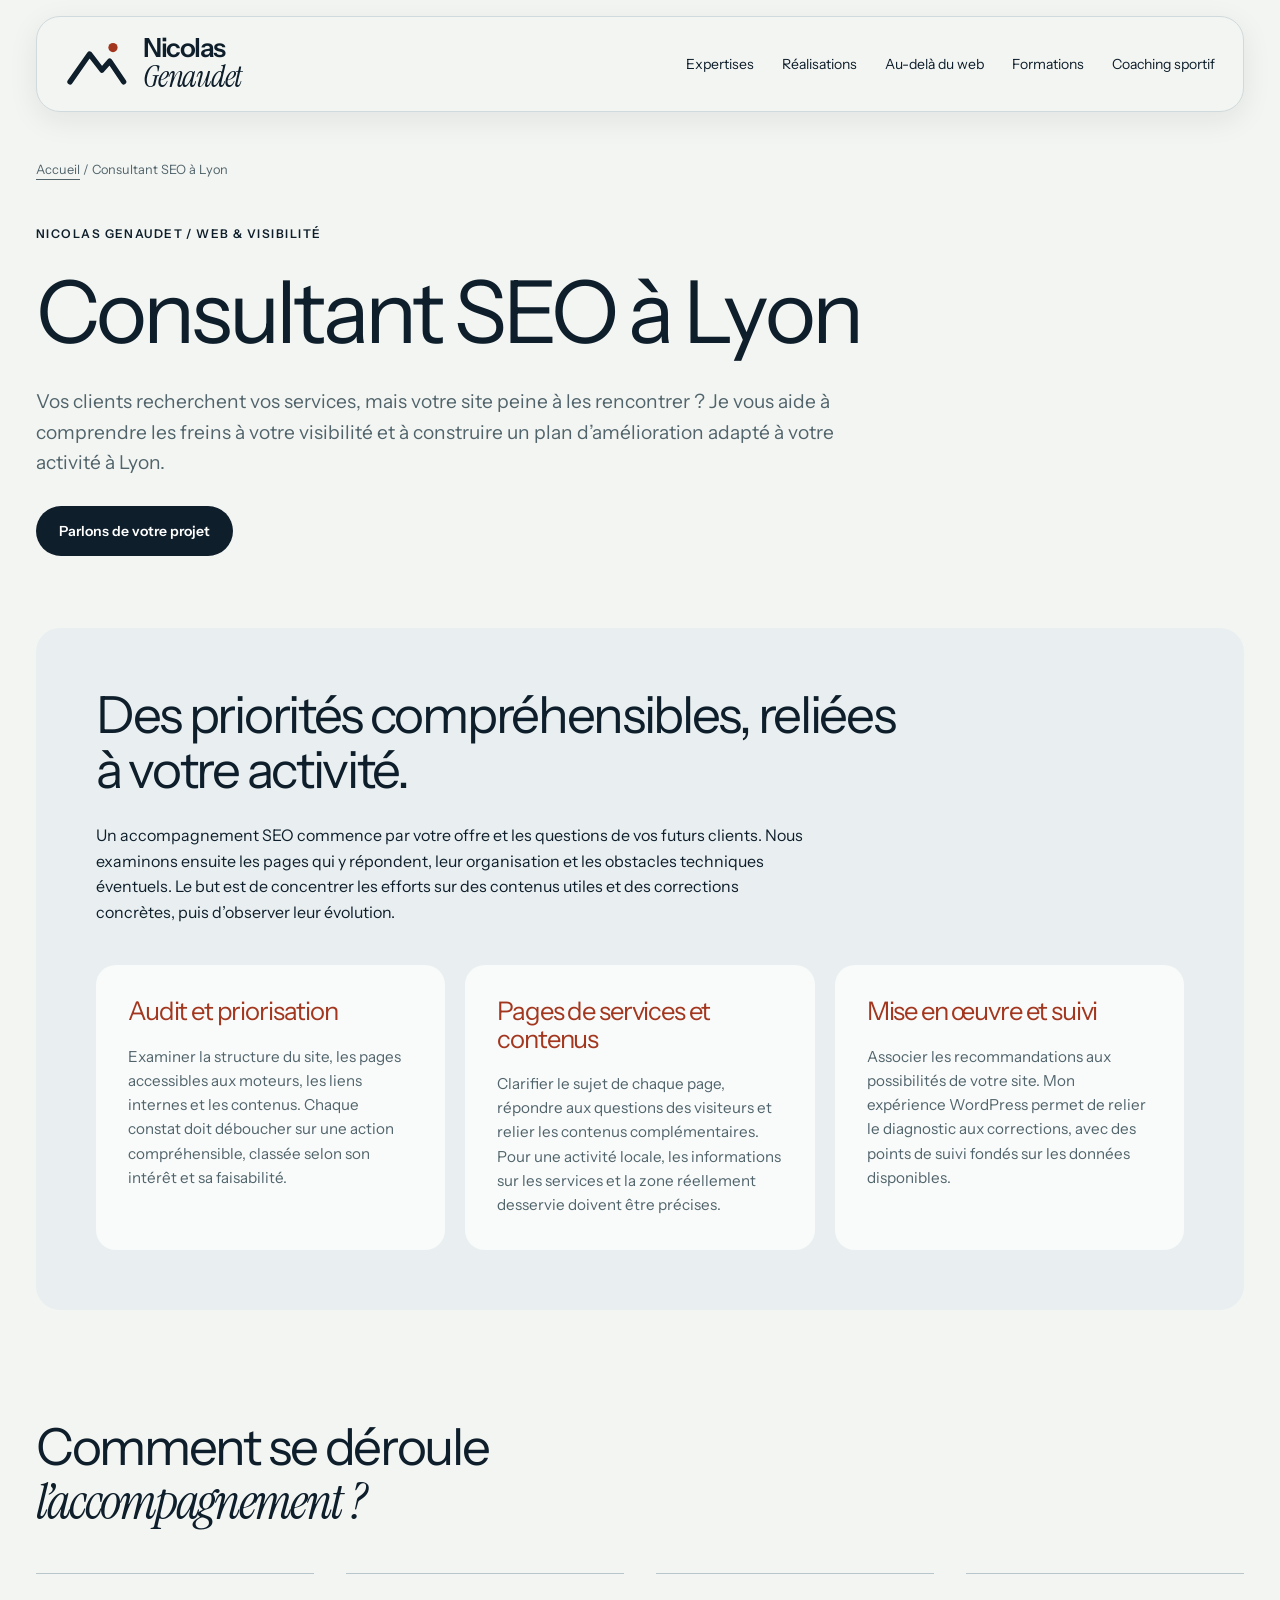
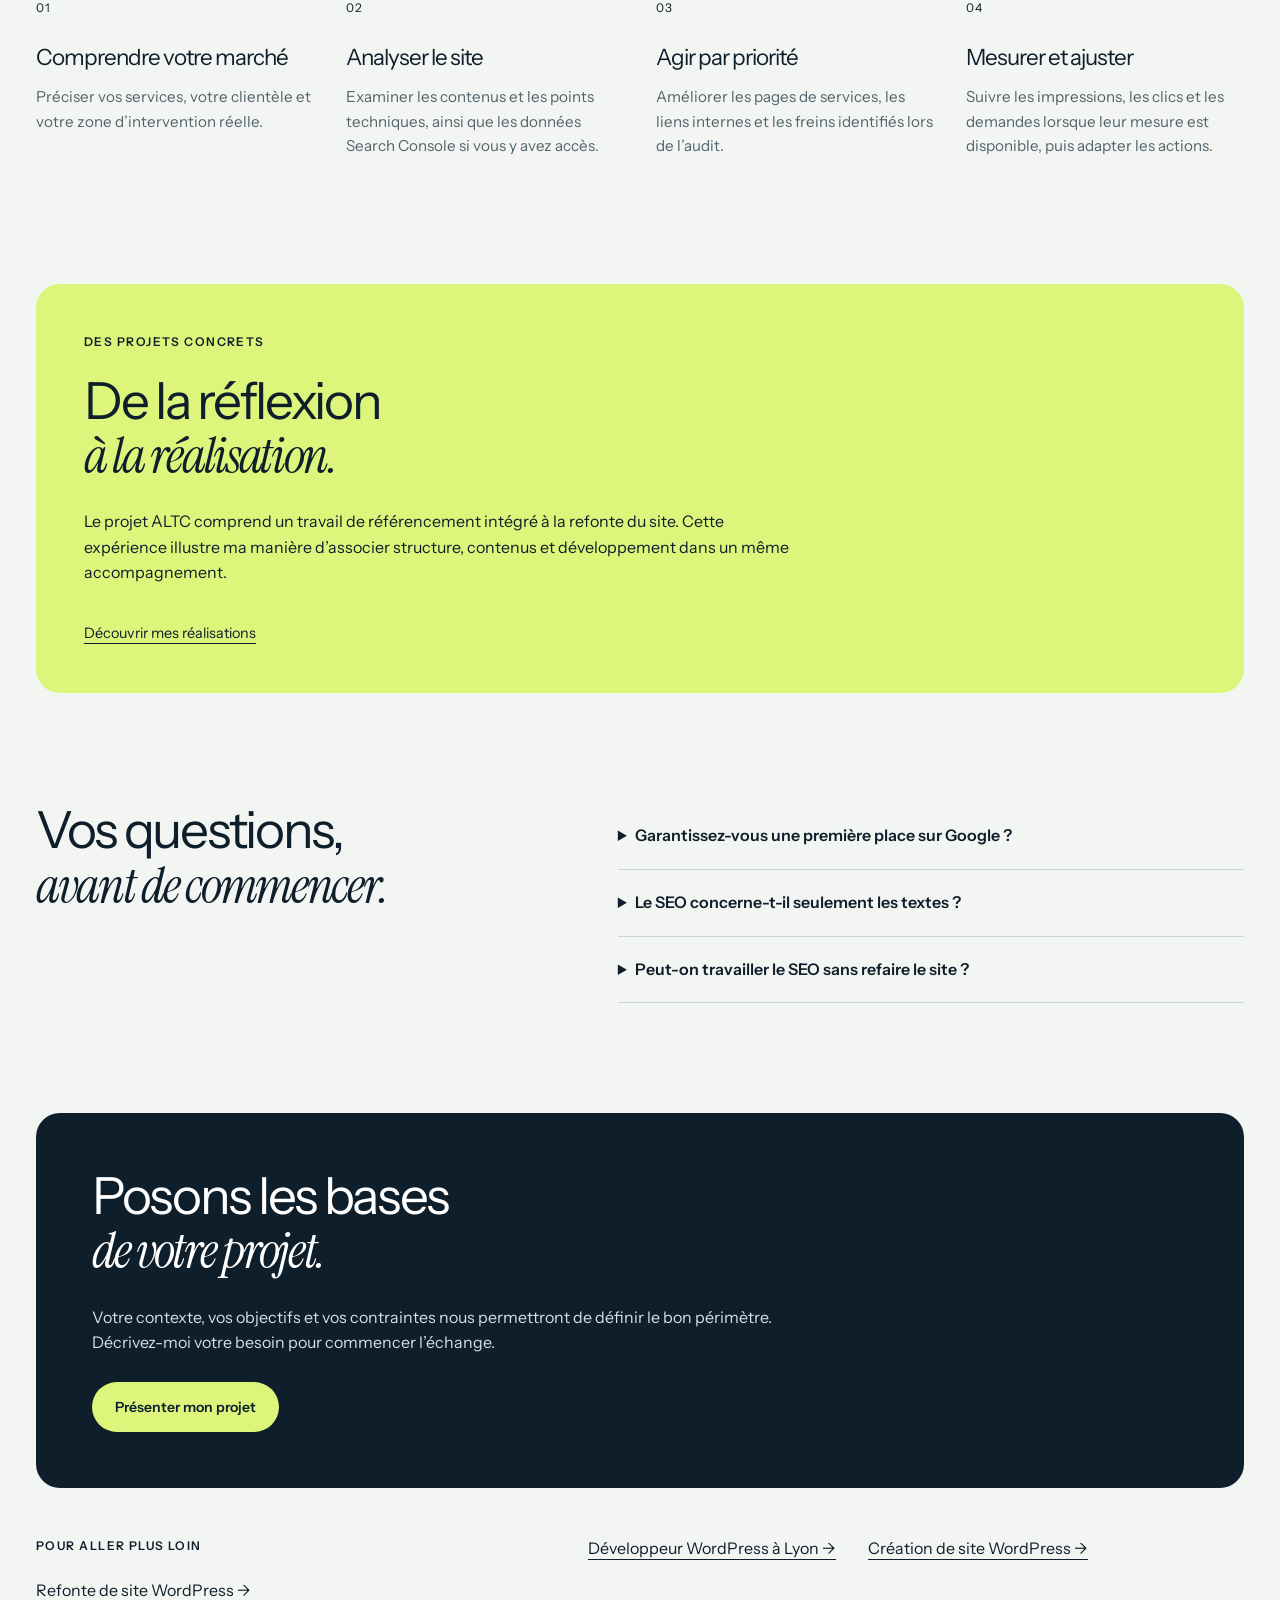
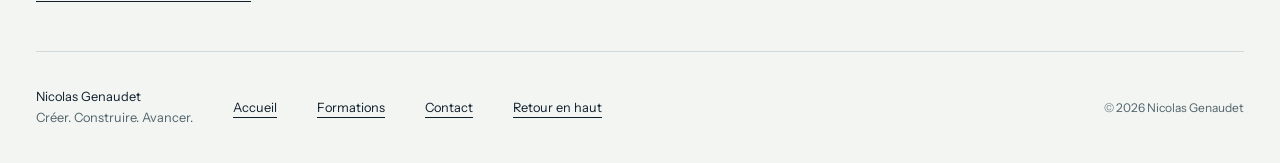
==== consultant-seo-lyon/index.html @ 261ea0cd "add seo pages" ====
<!doctype html>
<html lang="fr">
<head>
  <meta charset="utf-8">
  <link rel="canonical" href="https://nicolas-genaudet.fr/consultant-seo-lyon/">
  <meta name="viewport" content="width=device-width,initial-scale=1">
  <title>Consultant SEO à Lyon — Nicolas Genaudet</title>
  <meta name="description" content="Accompagnement SEO pour les entreprises à Lyon : audit, structure, contenus et priorités techniques. Nicolas Genaudet vous aide à travailler votre visibilité.">
  <link rel="icon" href="../assets/favicon.svg?v=crete" type="image/svg+xml">
  <link rel="stylesheet" href="../styles.css?v=services-1">
  <script src="../config.js" defer></script>
  <script src="../app.js" defer></script>
</head>
<body>
  <a class="skip" href="#main">Aller au contenu</a>
  <header class="header wrap">
            <a class="brand" href="../index.html" aria-label="Nicolas Genaudet, accueil"><img class="brand-crest" src="../assets/crest.svg" alt="" width="64" height="50"><span class="brand-wordmark"><span>Nicolas</span><em>Genaudet</em></span></a><button class="menu-toggle" aria-expanded="false" aria-controls="navigation" hidden>Menu</button>
            <nav id="navigation" aria-label="Navigation principale">
                <a href="../index.html#expertises">Expertises</a><a href="../index.html#realisations">Réalisations</a><a href="../index.html#personnel">Au-delà du web</a><a href="../formations.html">Formations</a><a href="../coaching-sportif.html">Coaching sportif</a>
            </nav>
            <a class="button dark header-cta" href="../index.html#contact">Parlons de votre projet</a>
        </header>
  <main id="main">
    <section class="wrap service-hero">
      <nav class="service-breadcrumb" aria-label="Fil d’Ariane"><a href="../index.html">Accueil</a><span aria-hidden="true"> / </span><span aria-current="page">Consultant SEO à Lyon</span></nav>
      <p class="eyebrow">Nicolas Genaudet / Web & visibilité</p>
      <h1>Consultant SEO à Lyon</h1>
      <p class="service-lead">Vos clients recherchent vos services, mais votre site peine à les rencontrer ? Je vous aide à comprendre les freins à votre visibilité et à construire un plan d’amélioration adapté à votre activité à Lyon.</p>
      <a class="button dark" href="../index.html#contact">Parlons de votre projet</a>
    </section>
    <section class="wrap panel service-overview">
      <h2>Des priorités compréhensibles, reliées à votre activité.</h2>
      <p>Un accompagnement SEO commence par votre offre et les questions de vos futurs clients. Nous examinons ensuite les pages qui y répondent, leur organisation et les obstacles techniques éventuels. Le but est de concentrer les efforts sur des contenus utiles et des corrections concrètes, puis d’observer leur évolution.</p>
      <div class="service-grid"><article class="expertise"><h3>Audit et priorisation</h3><p>Examiner la structure du site, les pages accessibles aux moteurs, les liens internes et les contenus. Chaque constat doit déboucher sur une action compréhensible, classée selon son intérêt et sa faisabilité.</p></article>
<article class="expertise"><h3>Pages de services et contenus</h3><p>Clarifier le sujet de chaque page, répondre aux questions des visiteurs et relier les contenus complémentaires. Pour une activité locale, les informations sur les services et la zone réellement desservie doivent être précises.</p></article>
<article class="expertise"><h3>Mise en œuvre et suivi</h3><p>Associer les recommandations aux possibilités de votre site. Mon expérience WordPress permet de relier le diagnostic aux corrections, avec des points de suivi fondés sur les données disponibles.</p></article></div>
    </section>
    <section class="wrap section">
      <div class="section-head"><h2>Comment se déroule<br><em>l’accompagnement ?</em></h2></div>
      <ol class="steps"><li><span>01</span><h3>Comprendre votre marché</h3><p>Préciser vos services, votre clientèle et votre zone d’intervention réelle.</p></li>
<li><span>02</span><h3>Analyser le site</h3><p>Examiner les contenus et les points techniques, ainsi que les données Search Console si vous y avez accès.</p></li>
<li><span>03</span><h3>Agir par priorité</h3><p>Améliorer les pages de services, les liens internes et les freins identifiés lors de l’audit.</p></li>
<li><span>04</span><h3>Mesurer et ajuster</h3><p>Suivre les impressions, les clics et les demandes lorsque leur mesure est disponible, puis adapter les actions.</p></li></ol>
    </section>
    <section class="wrap service-proof">
      <p class="eyebrow">Des projets concrets</p>
      <h2>De la réflexion<br><em>à la réalisation.</em></h2>
      <p>Le projet ALTC comprend un travail de référencement intégré à la refonte du site. Cette expérience illustre ma manière d’associer structure, contenus et développement dans un même accompagnement.</p>
      <a class="text-link" href="../index.html#realisations">Découvrir mes réalisations</a>
    </section>
    <section class="wrap section service-faq">
      <h2>Vos questions,<br><em>avant de commencer.</em></h2>
      <div><details><summary>Garantissez-vous une première place sur Google ?</summary><p>Non. Le positionnement dépend de nombreux facteurs, dont la concurrence et l’évolution des résultats de recherche. L’accompagnement porte sur des actions définies et un suivi, sans promesse de position.</p></details>
<details><summary>Le SEO concerne-t-il seulement les textes ?</summary><p>Non. Les contenus, la structure des pages, les liens et les aspects techniques se complètent. Le diagnostic sert à comprendre ce qui mérite votre attention sur votre site.</p></details>
<details><summary>Peut-on travailler le SEO sans refaire le site ?</summary><p>Oui, si le site permet les améliorations nécessaires. Une première analyse aide à distinguer les corrections ciblées d’un besoin de refonte plus large.</p></details></div>
    </section>
    <section class="wrap service-contact">
      <h2>Posons les bases<br><em>de votre projet.</em></h2>
      <p>Votre contexte, vos objectifs et vos contraintes nous permettront de définir le bon périmètre. Décrivez-moi votre besoin pour commencer l’échange.</p>
      <a class="button lime" href="../index.html#contact">Présenter mon projet</a>
    </section>
    <nav class="wrap service-related" aria-label="Services complémentaires"><p class="eyebrow">Pour aller plus loin</p><a href="../developpeur-wordpress-lyon/index.html">Développeur WordPress à Lyon →</a>
<a href="../creation-site-wordpress/index.html">Création de site WordPress →</a>
<a href="../refonte-site-wordpress/index.html">Refonte de site WordPress →</a></nav>
  </main>
  <footer class="wrap footer"><p>Nicolas Genaudet<br><span>Créer. Construire. Avancer.</span></p><a href="../index.html">Accueil</a><a href="../formations.html">Formations</a><a href="../index.html#contact">Contact</a><a href="#main">Retour en haut</a><small>© <span data-year>2026</span> Nicolas Genaudet</small></footer>
</body>
</html>
---- styles.css ----
@font-face {
  font-family: "Instrument Sans";
  font-style: normal;
  font-weight: 400;
  font-stretch: normal;
  font-display: swap;
  src: url(assets/fonts/instrument-sans-400-normal.ttf) format("truetype");
}
@font-face {
  font-family: "Instrument Sans";
  font-style: normal;
  font-weight: 500;
  font-stretch: normal;
  font-display: swap;
  src: url(assets/fonts/instrument-sans-500-normal.ttf) format("truetype");
}
@font-face {
  font-family: "Instrument Sans";
  font-style: normal;
  font-weight: 600;
  font-stretch: normal;
  font-display: swap;
  src: url(assets/fonts/instrument-sans-600-normal.ttf) format("truetype");
}
@font-face {
  font-family: "Instrument Sans";
  font-style: normal;
  font-weight: 700;
  font-stretch: normal;
  font-display: swap;
  src: url(assets/fonts/instrument-sans-700-normal.ttf) format("truetype");
}
@font-face {
  font-family: "Instrument Serif";
  font-style: italic;
  font-weight: 400;
  font-display: swap;
  src: url(assets/fonts/instrument-serif-400-italic.ttf) format("truetype");
}
@font-face {
  font-family: "Instrument Serif";
  font-style: normal;
  font-weight: 400;
  font-display: swap;
  src: url(assets/fonts/instrument-serif-400-normal.ttf) format("truetype");
}
:root {
  --paper: #f3f5f2;
  --ink: #0e1e2b;
  --muted: #51646b;
  --lime: #dcf57a;
  --panel: #e9eff0;
  --radius: 24px;
  --max: 1360px;
}
* {
  box-sizing: border-box;
}
html {
  scroll-behavior: smooth;
  scroll-padding-top: 128px;
}
body {
  margin: 0;
  padding-top: 128px;
  background: var(--paper);
  color: var(--ink);
  font-family: "Instrument Sans", Arial, Helvetica, sans-serif;
  font-size: 16px;
  line-height: 1.6;
}
a {
  color: inherit;
  text-underline-offset: 5px;
}
button,
input,
textarea,
select {
  font: inherit;
}
button,
a,
input,
textarea,
summary {
  touch-action: manipulation;
}
button {
  cursor: pointer;
}
a,
button,
summary {
  -webkit-tap-highlight-color: transparent;
}
:focus-visible {
  outline: 3px solid #547c08;
  outline-offset: 5px;
}
h1,
h2,
h3,
p {
  margin: 0;
}
h1,
h2,
h3 {
  font-weight: 400;
  line-height: 1.06;
  letter-spacing: -0.045em;
}
h1 {
  font-size: clamp(4rem, 7.8vw, 7.8rem);
}
h2 {
  font-size: clamp(2.4rem, 4vw, 4rem);
}
h3 {
  font-size: 1.6rem;
}
p {
  max-width: 65ch;
}
em {
  font-family: "Instrument Serif", Georgia, serif;
  font-weight: 400;
}
button {
  border: 0;
}
.wrap {
  width: calc(100% - 72px);
  max-width: var(--max);
  margin-inline: auto;
}
.header {
  min-height: 100px;
  display: flex;
  align-items: center;
  gap: 44px;
}
.brand {
  text-decoration: none;
  font-size: 3rem;
  letter-spacing: -0.09em;
  font-weight: 700;
  line-height: 1;
}
.brand span {
  font-size: 2rem;
  vertical-align: top;
  margin-left: 3px;
  color: #55780c;
}
.header nav {
  display: flex;
  gap: 28px;
  margin-left: auto;
}
.header nav a {
  font-size: 0.875rem;
  text-decoration: none;
}
.header nav a:hover,
.header nav a[aria-current] {
  text-decoration: underline;
}
.button {
  display: inline-flex;
  align-items: center;
  justify-content: center;
  padding: 14px 23px;
  border-radius: 50px;
  text-decoration: none;
  font-size: 0.875rem;
  font-weight: 600;
  transition: transform 0.2s, background 0.2s;
}
.button:hover {
  transform: translateY(-3px);
}
.dark {
  background: var(--ink);
  color: white;
}
.lime {
  background: var(--lime);
  color: var(--ink);
}
.light {
  background: white;
  color: var(--ink);
}
.hero {
  min-height: 740px;
  position: relative;
  overflow: hidden;
  border-radius: var(--radius);
  color: white;
  background: linear-gradient(
      90deg,
      rgba(5, 25, 34, 0.88),
      rgba(5, 25, 34, 0.1)
    ),
    url("assets/mountains.jpg") center 55% / cover, #193f48;
  padding: 72px 64px 36px;
  display: flex;
  flex-direction: column;
  justify-content: space-between;
}
.hero h1 {
  margin: 24px 0;
}
.hero-content > p:not(.eyebrow) {
  margin-bottom: 30px;
  font-size: 1.125rem;
}
.eyebrow {
  text-transform: uppercase;
  letter-spacing: 0.12em;
  font-size: 0.75rem;
  font-weight: 600;
  margin-bottom: 22px;
}
.hero-bottom {
  display: flex;
  justify-content: space-between;
  font-size: 0.8rem;
  border-top: 1px solid #ffffff50;
  padding-top: 20px;
  margin-top: 60px;
}
.image-credit {
  position: absolute;
  right: 30px;
  top: 25px;
  font-size: 0.65rem;
  writing-mode: vertical-rl;
  opacity: 0.8;
}
.section {
  padding-block: 110px;
}
.split,
.section-head {
  display: flex;
  justify-content: space-between;
  gap: 60px;
  align-items: end;
}
.split > p {
  max-width: 430px;
  color: var(--muted);
}
.problems {
  display: grid;
  grid-template-columns: repeat(3, 1fr);
  gap: 48px;
  margin-top: 65px;
}
.problems article {
  border-top: 1px solid #cbd4d7;
  padding-top: 22px;
}
.problems span {
  font-size: 0.8rem;
  color: var(--muted);
}
.problems h3 {
  font-size: 1.4rem;
  margin: 28px 0 15px;
}
.problems p {
  color: var(--muted);
}
.panel {
  padding: 60px;
  background: var(--panel);
  border-radius: var(--radius);
}
.section-head {
  margin-bottom: 44px;
}
.section-head > p {
  font-size: 0.875rem;
  color: var(--muted);
  flex-shrink: 0;
}
.expertise-grid {
  display: grid;
  grid-template-columns: 1.15fr 1fr 1fr;
  gap: 16px;
}
.expertise {
  padding: 32px;
  background: #f9fbfa;
  border-radius: 20px;
  display: flex;
  flex-direction: column;
  gap: 32px;
  justify-content: space-between;
}
.expertise h3 {
  font-size: 2rem;
}
.expertise p {
  font-size: 0.95rem;
  color: var(--muted);
}
.expertise .eyebrow {
  margin: 0;
}
.expertise.primary {
  background: var(--ink);
  color: white;
  grid-row: span 2;
  min-height: 570px;
}
.primary h3 {
  font-size: 2.7rem;
  margin-bottom: 22px;
}
.primary p {
  color: #d1dce0;
}
.expertise a {
  font-size: 0.875rem;
}
.accent {
  background: var(--lime);
}
.accent p {
  color: var(--ink);
}
.wide {
  grid-column: span 2;
  flex-direction: row;
  gap: 35px;
}
.wide > div {
  flex: 1;
}
.wide p {
  margin-bottom: 22px;
}
.steps {
  padding: 0;
  list-style: none;
  display: grid;
  grid-template-columns: repeat(4, 1fr);
  gap: 32px;
}
.steps li {
  border-top: 1px solid #b7c6ca;
  padding-top: 20px;
}
.steps span {
  font-size: 0.75rem;
  text-transform: uppercase;
  letter-spacing: 0.08em;
}
.steps h3 {
  margin: 26px 0 16px;
  font-size: 1.4rem;
}
.steps p {
  color: var(--muted);
  font-size: 0.95rem;
}
.projects {
  display: grid;
  grid-template-columns: repeat(3, minmax(0, 1fr));
  gap: 28px;
}
.project {
  min-width: 0;
}
.project-identity {
  display: flex;
  flex-direction: column;
  align-items: flex-start;
  justify-content: space-between;
  gap: 24px;
  position: relative;
  overflow: hidden;
  isolation: isolate;
  text-decoration: none;
}
.project-identity::before {
  content: "";
  position: absolute;
  width: 280px;
  height: 280px;
  right: -120px;
  top: 65px;
  border: 1px solid currentColor;
  border-radius: 50%;
  opacity: .15;
  z-index: -1;
  pointer-events: none;
}
.project-visual.altc-project {
  background: var(--lime);
  color: var(--ink);
}
.project-visual.btb-project {
  background: var(--ink);
  color: var(--paper);
}
.project-wordmark {
  font-size: clamp(2.2rem, 3.5vw, 3.6rem);
  font-weight: 600;
  line-height: 1;
  letter-spacing: -.055em;
}
.project-wordmark > span {
  display: block;
  margin-top: 12px;
  font-family: "Instrument Serif", Georgia, serif;
  font-style: italic;
  font-weight: 400;
  font-size: .8em;
  line-height: 1.1;
  letter-spacing: -.025em;
}
.btb-project .project-wordmark > span {
  color: var(--lime);
}
.project-caption {
  font-size: .75rem;
  line-height: 1.5;
}
.projects .project-title {
  display: block;
}
.projects .project-title > span {
  display: block;
  margin-top: 8px;
}
@media (min-width: 761px) and (max-width: 1100px) {
  .projects {
    grid-template-columns: repeat(2, minmax(0, 1fr));
  }
}
.project-visual {
  height: 370px;
  border-radius: 22px;
  padding: 26px;
  background: #dce3df;
}
.workspace {
  background: url("assets/workspace.jpg") center/cover;
}
.pill {
  display: inline-block;
  border-radius: 30px;
  background: var(--paper);
  color: var(--ink);
  font-size: 0.75rem;
  padding: 8px 14px;
}
.project-type {
  background: #dce7ec;
  display: flex;
  flex-direction: column;
  justify-content: space-between;
}
.project-type p {
  font-size: 3rem;
  letter-spacing: -0.05em;
  line-height: 1.1;
}
.project-type > span:last-child {
  font-size: 0.8rem;
}
.project-title {
  display: flex;
  gap: 20px;
  justify-content: space-between;
  align-items: center;
  margin: 24px 0 14px;
}
.project-title h3 {
  font-size: 1.35rem;
}
.project-title > span {
  font-size: 0.75rem;
  color: var(--muted);
}
summary {
  cursor: pointer;
  font-size: 0.875rem;
  padding: 12px 0;
}
details p {
  padding: 8px 0 20px;
  color: var(--muted);
  font-size: 0.9rem;
}
.personal-section {
  background: var(--ink);
  color: white;
  border-radius: 32px;
}
.personal-section .section-head > p {
  color: #c4d3d9;
}
.personal-bento {
  display: grid;
  grid-template-columns: 1.2fr 1fr;
  gap: 20px;
}
.personal-bento article {
  border-radius: 22px;
  overflow: hidden;
  min-width: 0;
}
.mountain-card {
  background: linear-gradient(0deg, #051b29df, transparent 80%),
    url("assets/mountains.jpg") center/cover;
  min-height: 530px;
  padding: 34px;
  display: flex;
  flex-direction: column;
  justify-content: space-between;
  align-items: start;
}
.mountain-card h3,
.renovation-card h3 {
  font-size: 2.8rem;
  margin-bottom: 22px;
}
.mountain-card p {
  color: #e1e9ec;
}
.sport-card {
  background: #f1f5f3;
  color: var(--ink);
  padding: 36px;
}
.sport-card h3 {
  font-size: 2.6rem;
}
.muted {
  color: var(--muted);
  font-size: 0.875rem;
  margin-top: 15px;
}
.sport-list {
  margin-top: 24px;
}
.sport-list details {
  border-bottom: 1px solid #c5d1d3;
}
.sport-list summary {
  font-size: 1.1rem;
  min-height: 55px;
}
.sport-list summary span {
  float: right;
  font-size: 0.8rem;
}
.renovation-card {
  min-height: 430px;
  display: flex;
  flex-direction: column;
  justify-content: space-between;
  align-items: start;
  padding: 34px;
  background: linear-gradient(0deg, #091b26b3, #091b2614),
    url("assets/renovation.png") center 55% / cover;
}
.renovation-card p {
  max-width: 43ch;
  margin-bottom: 15px;
}
.small {
  font-size: 0.8rem;
}
.manifesto {
  background: var(--lime);
  color: var(--ink);
  padding: 36px;
  display: flex;
  flex-direction: column;
  justify-content: space-between;
  gap: 24px;
}
.manifesto > span {
  font-size: 4rem;
  line-height: 1;
}
.manifesto p {
  font-size: 2.6rem;
  line-height: 1.15;
  letter-spacing: -0.04em;
}
.about {
  display: grid;
  grid-template-columns: 1fr 1fr;
  gap: 100px;
}
.about p {
  margin-bottom: 22px;
  color: var(--muted);
}
.about .lead {
  font-size: 1.5rem;
  color: var(--ink);
  line-height: 1.4;
}
.text-link {
  display: inline-block;
  font-size: 0.9rem;
  margin-top: 10px;
}
.testimonial {
  background: var(--panel);
  border-radius: 24px;
  text-align: center;
  padding: 65px 25px;
}
.testimonial p {
  margin: 0 auto 22px;
}
.testimonial h2 {
  margin-bottom: 26px;
}
.contact-panel {
  background: var(--ink);
  color: white;
  border-radius: 24px;
  padding: 60px;
  display: grid;
  grid-template-columns: 1.25fr 1fr;
  gap: 70px;
}
.contact-panel h2 {
  margin-bottom: 26px;
}
.contact-panel p {
  color: #d6e0e4;
  margin-bottom: 28px;
}
.contact-panel .button {
  margin-bottom: 15px;
}
.contact-panel form {
  border-left: 1px solid #ffffff30;
  padding-left: 45px;
}
.contact-panel h3 {
  margin-bottom: 16px;
}
.contact-panel label {
  display: block;
  font-size: 0.875rem;
  margin-bottom: 7px;
}
input,
textarea,
select {
  width: 100%;
  border: 1px solid #b4c8cc;
  border-radius: 8px;
  padding: 11px;
  background: #fff;
  color: var(--ink);
  margin-bottom: 18px;
}
textarea {
  resize: vertical;
}
.footer {
  display: flex;
  align-items: center;
  gap: 40px;
  border-top: 1px solid #d0d9db;
  padding-block: 35px;
  flex-wrap: wrap;
}
.footer p,
.footer a:not(.brand) {
  font-size: 0.8rem;
}
.footer p span,
.footer small {
  color: var(--muted);
}
.footer small {
  margin-left: auto;
  font-size: 0.75rem;
}
.skip {
  position: fixed;
  top: -100px;
  left: 20px;
  background: white;
  padding: 12px;
  z-index: 99;
}
.skip:focus {
  top: 15px;
}
.menu-toggle {
  border: 1px solid var(--ink);
  border-radius: 30px;
  padding: 8px 18px;
  background: transparent;
}
.reveal-ready {
  opacity: 0;
  transform: translateY(20px);
  transition: opacity 0.7s, transform 0.7s;
}
.reveal-ready.visible {
  opacity: 1;
  transform: none;
}
.expertise,
.manifesto {
  transition: transform 0.25s;
}
.expertise:hover,
.manifesto:hover {
  transform: translateY(-4px);
}
.training-hero {
  padding: 80px 0 70px;
}
.training-hero h1 {
  font-size: clamp(3.5rem, 7vw, 6.7rem);
  max-width: 1000px;
}
.training-hero p:not(.eyebrow) {
  margin-top: 25px;
  max-width: 620px;
  color: var(--muted);
}
.training-bar {
  display: flex;
  gap: 20px;
  align-items: center;
  flex-wrap: wrap;
  margin-bottom: 35px;
}
.filters {
  display: flex;
  gap: 8px;
  flex-wrap: wrap;
}
.filters button {
  border: 1px solid #b4c4c9;
  border-radius: 30px;
  background: transparent;
  padding: 10px 20px;
  color: var(--ink);
}
.filters button[aria-pressed="true"] {
  background: var(--ink);
  color: white;
}
.course-grid {
  display: grid;
  grid-template-columns: repeat(3, 1fr);
  gap: 20px;
}
.course {
  padding: 32px;
  border-radius: 22px;
  background: var(--panel);
  display: flex;
  flex-direction: column;
  gap: 25px;
  min-height: 340px;
}
.course h2 {
  font-size: 2rem;
}
.course p {
  color: var(--muted);
}
.course a {
  margin-top: auto;
}
.course:nth-child(2) {
  background: var(--lime);
}
.notice {
  padding: 18px 22px;
  border-left: 3px solid #6c8e22;
  background: #edf3df;
  margin-bottom: 30px;
  font-size: 0.9rem;
}
.training-footer {
  margin-top: 65px;
  padding: 40px;
  background: var(--ink);
  color: white;
  border-radius: 22px;
  display: flex;
  align-items: center;
  justify-content: space-between;
  gap: 24px;
}
.training-footer h2 {
  font-size: 2rem;
}
.empty {
  grid-column: 1/-1;
  padding: 40px;
  border: 1px solid #bdcace;
  border-radius: 20px;
}
[hidden] {
  display: none !important;
}
@media (min-width: 1600px) {
  .hero {
    min-height: 800px;
  }
}
@media (max-width: 1100px) {
  .header {
    gap: 22px;
  }
  .header nav {
    gap: 18px;
  }
  .header-cta {
    display: none;
  }
  .hero {
    padding: 50px;
    min-height: 680px;
  }
  .panel {
    padding: 35px;
  }
  .expertise {
    padding: 25px;
  }
  .contact-panel {
    padding: 40px;
    gap: 35px;
  }
  .contact-panel form {
    padding-left: 25px;
  }
  .about {
    gap: 45px;
  }
  .section-head {
    gap: 30px;
  }
  .course-grid {
    grid-template-columns: repeat(2, 1fr);
  }
}
@media (max-width: 760px) {
  .wrap {
    width: calc(100% - 32px);
  }
  .header {
    min-height: 80px;
    flex-wrap: wrap;
    gap: 16px;
    padding-block: 14px;
  }
  .header nav {
    width: 100%;
    flex-wrap: wrap;
    margin: 0;
    gap: 12px 24px;
    padding: 10px 0;
  }
  .header .menu-toggle {
    display: block;
    margin-left: auto;
  }
  .hero {
    padding: 40px 25px 25px;
    min-height: 665px;
  }
  .hero h1 {
    font-size: 4.5rem;
  }
  .hero .eyebrow {
    max-width: 230px;
  }
  .hero-bottom {
    display: block;
  }
  .hero-bottom span {
    display: block;
    margin-top: 8px;
  }
  .image-credit {
    right: 10px;
  }
  .section {
    padding-block: 70px;
  }
  .split,
  .section-head {
    display: block;
  }
  .split > p,
  .section-head > p {
    margin-top: 25px;
  }
  .problems,
  .steps {
    grid-template-columns: 1fr;
    gap: 28px;
  }
  .problems {
    margin-top: 35px;
  }
  .problems h3 {
    margin-top: 15px;
  }
  .panel {
    padding: 32px 20px;
  }
  .expertise-grid,
  .personal-bento,
  .projects,
  .about,
  .contact-panel,
  .course-grid {
    grid-template-columns: 1fr;
  }
  .expertise.primary {
    grid-row: auto;
    min-height: 380px;
  }
  .wide {
    grid-column: auto;
    flex-direction: column;
  }
  .expertise {
    min-height: 250px;
  }
  .project-visual {
    height: 320px;
  }
  .project-title {
    display: block;
  }
  .project-title > span {
    display: block;
    margin-top: 10px;
  }
  .mountain-card {
    min-height: 440px;
  }
  .mountain-card h3,
  .renovation-card h3 {
    font-size: 2.25rem;
  }
  .sport-card,
  .manifesto,
  .renovation-card,
  .mountain-card {
    padding: 28px;
  }
  .manifesto {
    min-height: 370px;
  }
  .about {
    gap: 30px;
  }
  .contact-panel {
    padding: 30px 22px;
    gap: 40px;
  }
  .contact-panel form {
    padding: 35px 0 0;
    border-left: 0;
    border-top: 1px solid #ffffff40;
  }
  .footer {
    gap: 25px;
  }
  .footer small {
    width: 100%;
    margin: 0;
  }
  .training-hero {
    padding-top: 45px;
  }
  .training-footer {
    display: block;
  }
  .training-footer a {
    margin-top: 24px;
  }
  .project-type p {
    font-size: 2.5rem;
  }
}
@media (prefers-reduced-motion: reduce) {
  html {
    scroll-behavior: auto;
  }
  *,
  *::before,
  *::after {
    animation: none !important;
    transition: none !important;
  }
  .reveal-ready {
    opacity: 1;
    transform: none;
  }
  .button:hover,
  .expertise:hover,
  .manifesto:hover {
    transform: none;
  }
}
/* Navigation et typographie fluides, y compris sur les petits téléphones. */
.menu-toggle {
  display: none;
}
@media (max-width: 760px) {
  .hero h1 {
    font-size: clamp(3rem, 10vw, 4.5rem);
  }
  .header .menu-toggle {
    display: block;
  }
}
@media print {
  .reveal-ready {
    opacity: 1;
    transform: none;
  }
  .menu-toggle,
  form {
    display: none;
  }
}

/* Actualité sportive et accents éditoriaux. */
.race-banner {
  background: var(--lime);
  color: var(--ink);
  padding: 12px 24px;
}
.race-banner a {
  display: flex;
  justify-content: center;
  align-items: center;
  flex-wrap: wrap;
  gap: 8px 28px;
  text-decoration: none;
  font-size: 0.875rem;
}
.race-banner a:hover strong {
  text-decoration: underline;
  text-underline-offset: 4px;
}
.race-banner strong {
  font-weight: 700;
}
.hero .hero-content > p.hero-name {
  font-size: clamp(1.75rem, 3vw, 2.8rem);
  font-weight: 600;
  letter-spacing: -0.04em;
  line-height: 1.15;
  margin-bottom: 32px;
}
.hero-name span {
  display: block;
  font-size: 0.75rem;
  text-transform: uppercase;
  letter-spacing: 0.14em;
  margin-top: 12px;
  font-weight: 400;
}
.hero h1 {
  font-size: clamp(3rem, 6.4vw, 6.1rem);
  line-height: 1.04;
}
.hero h1 em {
  color: var(--lime);
}
.hero-content > p:not(.hero-name) {
  max-width: 560px;
}
.title-accent {
  color: #a3361e;
  font-family: "Instrument Serif", Georgia, serif;
  font-style: italic;
}
.personal-section .title-accent,
.contact-panel .title-accent {
  color: var(--lime);
}
.expertise:not(.primary) h3 {
  color: #a3361e;
}
.sport-highlight {
  color: var(--lime);
}
.mountain-card {
  min-height: 570px;
}
.mountain-card h3 {
  font-size: clamp(2rem, 3.2vw, 2.8rem);
}
.mountain-card p {
  max-width: 45ch;
}
.training-hero h1 em {
  color: #a3361e;
}
@media (max-width: 760px) {
  .race-banner {
    padding: 12px 18px;
  }
  .race-banner a {
    gap: 4px 16px;
    font-size: 0.8rem;
    text-align: center;
  }
  .race-banner strong {
    width: 100%;
  }
  .hero h1 {
    font-size: clamp(2.45rem, 8.5vw, 4rem);
  }
  .hero .hero-content > p.hero-name {
    font-size: 1.9rem;
  }
  .hero {
    padding-top: 32px;
  }
  .mountain-card {
    min-height: 510px;
  }
}

.nitaski-project {
  display: block;
  position: relative;
  overflow: hidden;
  background: #cbdde6;
}
.nitaski-project img {
  position: absolute;
  inset: 0;
  width: 100%;
  height: 100%;
  object-fit: cover;
  transition: transform 0.45s;
}
.nitaski-project:hover img,
.nitaski-project:focus-visible img {
  transform: scale(1.035);
}
.nitaski-project .pill {
  position: relative;
  z-index: 1;
}
.project-description {
  color: var(--muted);
  font-size: 0.95rem;
}
@media (prefers-reduced-motion: reduce) {
  .nitaski-project:hover img,
  .nitaski-project:focus-visible img {
    transform: none;
  }
}

/* Témoignages réels et photographie personnelle de rénovation. */
.testimonial-grid {
  display: grid;
  grid-template-columns: 1.15fr 1fr;
  gap: 24px;
  text-align: left;
  margin: 40px 0 20px;
}
.review {
  margin: 0;
  background: white;
  border-radius: 20px;
  padding: 34px;
  display: flex;
  flex-direction: column;
  justify-content: space-between;
  gap: 30px;
}
.review blockquote {
  margin: 0;
}
.testimonial .review p {
  margin: 0;
  line-height: 1.7;
  font-size: 1rem;
}
.review figcaption {
  display: flex;
  flex-direction: column;
  gap: 5px;
  font-size: 0.875rem;
}
.review figcaption strong {
  font-size: 1rem;
}
.review-source {
  font-size: 0.75rem;
  color: var(--muted);
  margin-top: 8px;
}
.review-highlight {
  background: var(--lime);
}
.testimonial .review-highlight p {
  font-size: clamp(1.4rem, 2.2vw, 2rem);
  line-height: 1.4;
  letter-spacing: -0.025em;
}
.renovation-card {
  min-height: 510px;
}
@media (max-width: 760px) {
  .testimonial-grid {
    grid-template-columns: 1fr;
  }
  .review {
    padding: 25px;
  }
  .renovation-card {
    min-height: 540px;
  }
}

/* Identité La Crête : marque, rythme typographique et déclinaisons. */
.brand {
  display: inline-flex;
  align-items: center;
  gap: 14px;
  flex-shrink: 0;
  letter-spacing: normal;
}
.brand-crest {
  width: 64px;
  height: 50px;
  object-fit: contain;
}
.brand .brand-wordmark {
  display: flex;
  flex-direction: column;
  margin: 0;
  color: var(--ink);
  font-size: 1.65rem;
  line-height: 0.96;
  letter-spacing: -0.055em;
}
.brand .brand-wordmark > span {
  font-size: inherit;
  color: inherit;
  margin: 0;
  font-weight: 600;
}
.brand-wordmark em {
  font-size: 1.95rem;
  line-height: 1.02;
  letter-spacing: -0.04em;
}
.header {
  gap: 30px;
  min-height: 96px;
  position: fixed;
  top: 16px;
  left: 0;
  right: 0;
  z-index: 50;
  padding: 18px 28px;
  border: 1px solid #d0d9db;
  border-radius: var(--radius);
  background: var(--paper);
  box-shadow: 0 8px 30px #0e1e2b14;
  max-height: calc(100dvh - 32px);
  overflow-y: auto;
}
.manifesto-crest {
  width: 100px;
  height: 78px;
  object-fit: contain;
}
.hero-name {
  font-weight: 600;
}
.hero h1 em,
.title-accent,
.manifesto em,
.training-hero h1 em {
  font-weight: 400;
}
.hero h1 em {
  font-size: 1.08em;
}
.title-accent {
  font-size: 1.08em;
}
.expertise.primary h3 {
  color: var(--paper);
}
.footer .brand {
  margin-right: 8px;
}
@media (max-width: 1100px) {
  .header {
    gap: 20px;
  }
  .header nav {
    gap: 20px;
  }
}
@media (max-width: 1000px) {
  .header {
    min-height: 80px;
    top: 12px;
    width: calc(100% - 32px);
    padding: 16px 20px;
    border-radius: 20px;
    flex-wrap: wrap;
    gap: 16px;
  }
  body {
    padding-top: 108px;
  }
  html {
    scroll-padding-top: 108px;
  }
  .header .menu-toggle {
    display: block;
    margin-left: auto;
  }
  .brand-crest {
    width: 50px;
    height: 42px;
  }
  .brand {
    gap: 10px;
  }
  .brand .brand-wordmark {
    font-size: 1.4rem;
  }
  .brand-wordmark em {
    font-size: 1.65rem;
  }
  .header nav {
    width: 100%;
    flex-wrap: wrap;
    margin: 0;
    padding: 12px 0 0;
    border-top: 1px solid #d0d9db;
    gap: 12px 24px;
  }
}
@media (max-width: 760px) {
  .hero h1 {
    font-size: clamp(2.3rem, 8vw, 4rem);
  }
}

@media print {
  body {
    padding-top: 0;
  }
  .header {
    position: static;
    max-height: none;
    box-shadow: none;
  }
}

/* Formulaire de projet à étapes. */
.contact-panel {
  grid-template-columns: minmax(0, 0.8fr) minmax(0, 1.2fr);
  gap: 48px;
}
.contact-panel > div,
.project-form {
  min-width: 0;
}
.project-progress {
  margin-bottom: 32px;
}
.contact-panel .project-progress p {
  margin-bottom: 12px;
  color: var(--lime);
}
.project-progress ol {
  display: grid;
  grid-template-columns: repeat(4, 1fr);
  gap: 8px;
  list-style: none;
  margin: 0;
  padding: 0;
}
.project-progress li {
  border-top: 3px solid #ffffff35;
  padding-top: 10px;
  font-size: 0.72rem;
  color: #b8c8ce;
}
.project-progress li[aria-current],
.project-progress li.is-complete {
  border-color: var(--lime);
  color: var(--lime);
}
.project-step h3 {
  font-size: clamp(1.6rem, 2.5vw, 2.2rem);
  line-height: 1.15;
}
.project-step h3:focus {
  outline: none;
}
.project-fields {
  display: grid;
  grid-template-columns: repeat(2, minmax(0, 1fr));
  gap: 0 16px;
}
.project-question {
  border: 0;
  padding: 0;
  margin: 0 0 24px;
  min-width: 0;
}
.project-question legend {
  font-size: 0.9rem;
  font-weight: 600;
  margin-bottom: 12px;
  padding: 0;
}
.project-choices {
  display: grid;
  grid-template-columns: repeat(2, minmax(0, 1fr));
  gap: 10px;
}
.contact-panel .project-choice {
  display: flex;
  align-items: center;
  gap: 10px;
  border: 1px solid #ffffff45;
  border-radius: 12px;
  padding: 13px;
  margin: 0;
  cursor: pointer;
  background: #ffffff05;
  line-height: 1.4;
}
.project-choice:hover {
  border-color: var(--lime);
}
.project-choice:has(input:checked) {
  background: var(--lime);
  border-color: var(--lime);
  color: var(--ink);
}
.project-choice:has(input:focus-visible) {
  outline: 3px solid var(--lime);
  outline-offset: 3px;
}
.project-choice input {
  width: 18px;
  height: 18px;
  flex: 0 0 18px;
  margin: 0;
  accent-color: #456113;
}
.project-actions {
  display: flex;
  justify-content: space-between;
  gap: 12px;
  flex-wrap: wrap;
  margin-top: 28px;
}
.project-actions .project-next,
.project-actions .project-download {
  margin-left: auto;
}
.project-back {
  background: transparent;
  color: white;
  border: 1px solid #ffffff60;
}
.contact-panel .project-privacy {
  margin: 10px 0 12px;
  font-size: 0.75rem;
  color: #b8c8ce;
}
.project-form #form-status:not(:empty) {
  border-left: 3px solid var(--lime);
  padding: 12px 16px;
  background: #ffffff0a;
  margin-top: 20px;
}
@media (max-width: 1000px) {
  .contact-panel {
    grid-template-columns: 1fr;
  }
  .contact-panel form {
    padding: 32px 0 0;
    border-left: 0;
    border-top: 1px solid #ffffff30;
  }
}
@media (max-width: 480px) {
  .project-fields,
  .project-choices {
    grid-template-columns: 1fr;
  }
  .project-progress li {
    font-size: 0.65rem;
  }
  .project-actions .button {
    padding: 12px 16px;
  }
}

/* À appliquer au conteneur portant l’image de fond. */
.background-overlay {
  position: relative;
  isolation: isolate;
}

.background-overlay::before {
  content: "";
  position: absolute;
  inset: 0;
  z-index: -1;
  border-radius: inherit;
  pointer-events: none;
  opacity: 0.4;
  background: linear-gradient(
    110deg,
    rgba(14, 30, 43, 0.9) 0%,
    rgba(14, 30, 43, 0.6) 48%,
    rgba(14, 30, 43, 0.15) 100%
  );
}

@media (max-width: 760px) {
  .background-overlay::before {
    background: linear-gradient(
      180deg,
      rgba(14, 30, 43, 0.55) 0%,
      rgba(14, 30, 43, 0.9) 100%
    );
  }
}

/* Annonce du programme d’accompagnement sportif. */
.coaching-hero {
  padding: 70px 64px;
  min-height: 660px;
  border-radius: var(--radius);
  color: var(--paper);
  background: linear-gradient(
      110deg,
      rgba(14, 30, 43, 0.94),
      rgba(14, 30, 43, 0.55)
    ),
    url("assets/mountains.jpg") center/cover;
}
.coaching-hero h1 {
  max-width: 1050px;
  font-size: clamp(2.6rem, 5.6vw, 5.6rem);
  line-height: 1.08;
}
.coaching-hero h1 em {
  color: var(--lime);
}
.coaching-intro {
  display: flex;
  align-items: center;
  justify-content: space-between;
  gap: 30px;
  border-top: 1px solid #ffffff50;
  margin-top: 48px;
  padding-top: 28px;
}
.coaching-intro p {
  color: #d6e0e4;
}
.coaching-goal {
  display: grid;
  grid-template-columns: 1fr 1fr;
  gap: 70px;
}
.coaching-goal p {
  margin-bottom: 24px;
  color: var(--muted);
}
.coaching-goal .lead {
  font-size: 1.5rem;
  color: var(--ink);
}
.coaching-goal .coaching-mail-note {
  margin-top: 18px;
  overflow-wrap: anywhere;
}
@media (min-width: 1101px) and (max-width: 1300px) {
  .header-cta {
    display: none;
  }
}
@media (max-width: 760px) {
  .coaching-hero {
    padding: 40px 24px;
    min-height: auto;
  }
  .coaching-intro {
    align-items: flex-start;
    flex-direction: column;
  }
  .coaching-goal {
    grid-template-columns: 1fr;
    gap: 32px;
  }
}

.fillout-form-wrapper {
  width: 100%;
  max-width: 1200px;
  margin: 0 auto;
  padding: 20px;
  box-sizing: border-box;
}

.fillout-form {
  display: block;
  width: 100%;
  min-height: 1100px;
  border: 0;
  border-radius: 16px;
  background: #ffffff;
}

/* Tablette */
@media (max-width: 1024px) {
  .fillout-form-wrapper {
    padding: 16px;
  }

  .fillout-form {
    min-height: 1200px;
  }
}

/* Mobile */
@media (max-width: 767px) {
  .fillout-form-wrapper {
    padding: 0;
  }

  .fillout-form {
    min-height: 1400px;
    border-radius: 0;
  }
}

/* Pages de services et liens depuis l’accueil. */
.service-hero {
  padding-block: 32px 72px;
}
.service-breadcrumb {
  color: var(--muted);
  font-size: .8rem;
  margin-bottom: 44px;
}
.service-hero h1 {
  max-width: 1050px;
  font-size: clamp(2.8rem, 6.8vw, 6.5rem);
}
.service-lead {
  font-size: 1.2rem;
  color: var(--muted);
  margin-block: 28px;
}
.service-overview > p,
.service-proof > p:not(.eyebrow),
.service-contact > p {
  margin-block: 26px;
}
.service-overview h2 {
  max-width: 24ch;
}
.service-grid {
  display: grid;
  grid-template-columns: repeat(3, minmax(0, 1fr));
  gap: 20px;
  margin-top: 40px;
}
.service-grid .expertise {
  justify-content: flex-start;
  gap: 20px;
}
.service-grid h3 {
  font-size: 1.6rem;
}
.service-proof {
  padding: 48px;
  border-radius: var(--radius);
  background: var(--lime);
}
.service-faq {
  display: grid;
  grid-template-columns: 1fr 1.2fr;
  gap: 60px;
}
.service-faq details {
  border-bottom: 1px solid #cbd4d7;
}
.service-faq summary {
  padding-block: 20px;
  font-size: 1rem;
  font-weight: 600;
}
.service-contact {
  background: var(--ink);
  color: white;
  border-radius: var(--radius);
  padding: 56px;
}
.service-contact p {
  color: #d6e0e4;
}
.service-related {
  display: flex;
  flex-wrap: wrap;
  gap: 16px 32px;
  padding-block: 48px;
}
.service-related .eyebrow {
  flex-basis: 100%;
  margin: 0;
}
.service-home {
  display: grid;
  grid-template-columns: 1fr 1fr;
  gap: 60px;
  padding-top: 80px;
}
.service-home h2 {
  margin-bottom: 24px;
}
.service-home-links a {
  display: grid;
  grid-template-columns: 1fr auto;
  gap: 6px 16px;
  padding: 22px 0;
  border-bottom: 1px solid #cbd4d7;
  text-decoration: none;
}
.service-home-links a:hover strong {
  text-decoration: underline;
}
.service-home-links a > span:first-of-type {
  grid-column: 1;
  color: var(--muted);
  font-size: .9rem;
}
.service-home-links a > span:last-child {
  grid-column: 2;
  grid-row: 1 / 3;
  align-self: center;
  font-size: 1.5rem;
}
@media (max-width: 1000px) {
  .service-grid {
    grid-template-columns: 1fr;
  }
  .service-grid .expertise {
    min-height: auto;
  }
}
@media (max-width: 760px) {
  .service-hero {
    padding-block: 24px 48px;
  }
  .service-breadcrumb {
    margin-bottom: 30px;
  }
  .service-home,
  .service-faq {
    grid-template-columns: 1fr;
    gap: 28px;
  }
  .service-home {
    padding-top: 56px;
  }
  .service-proof,
  .service-contact {
    padding: 32px 22px;
  }
}
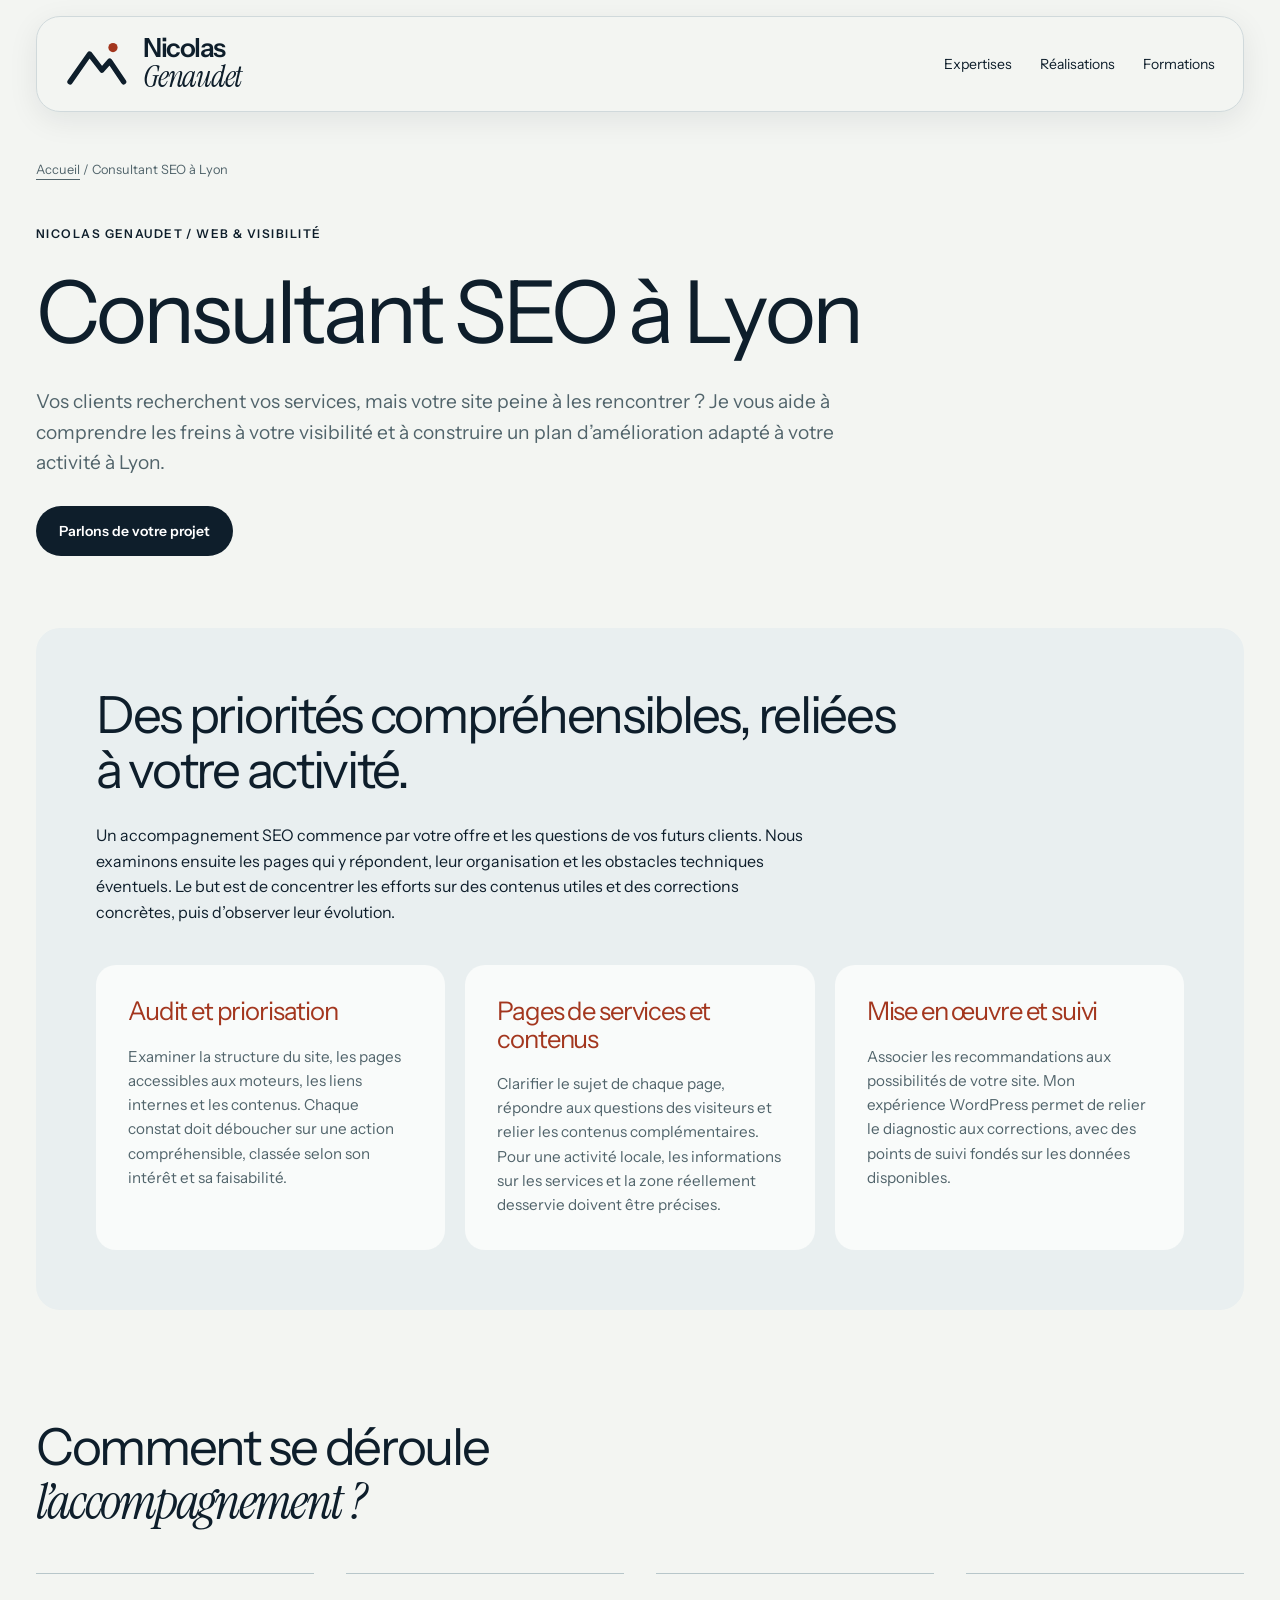
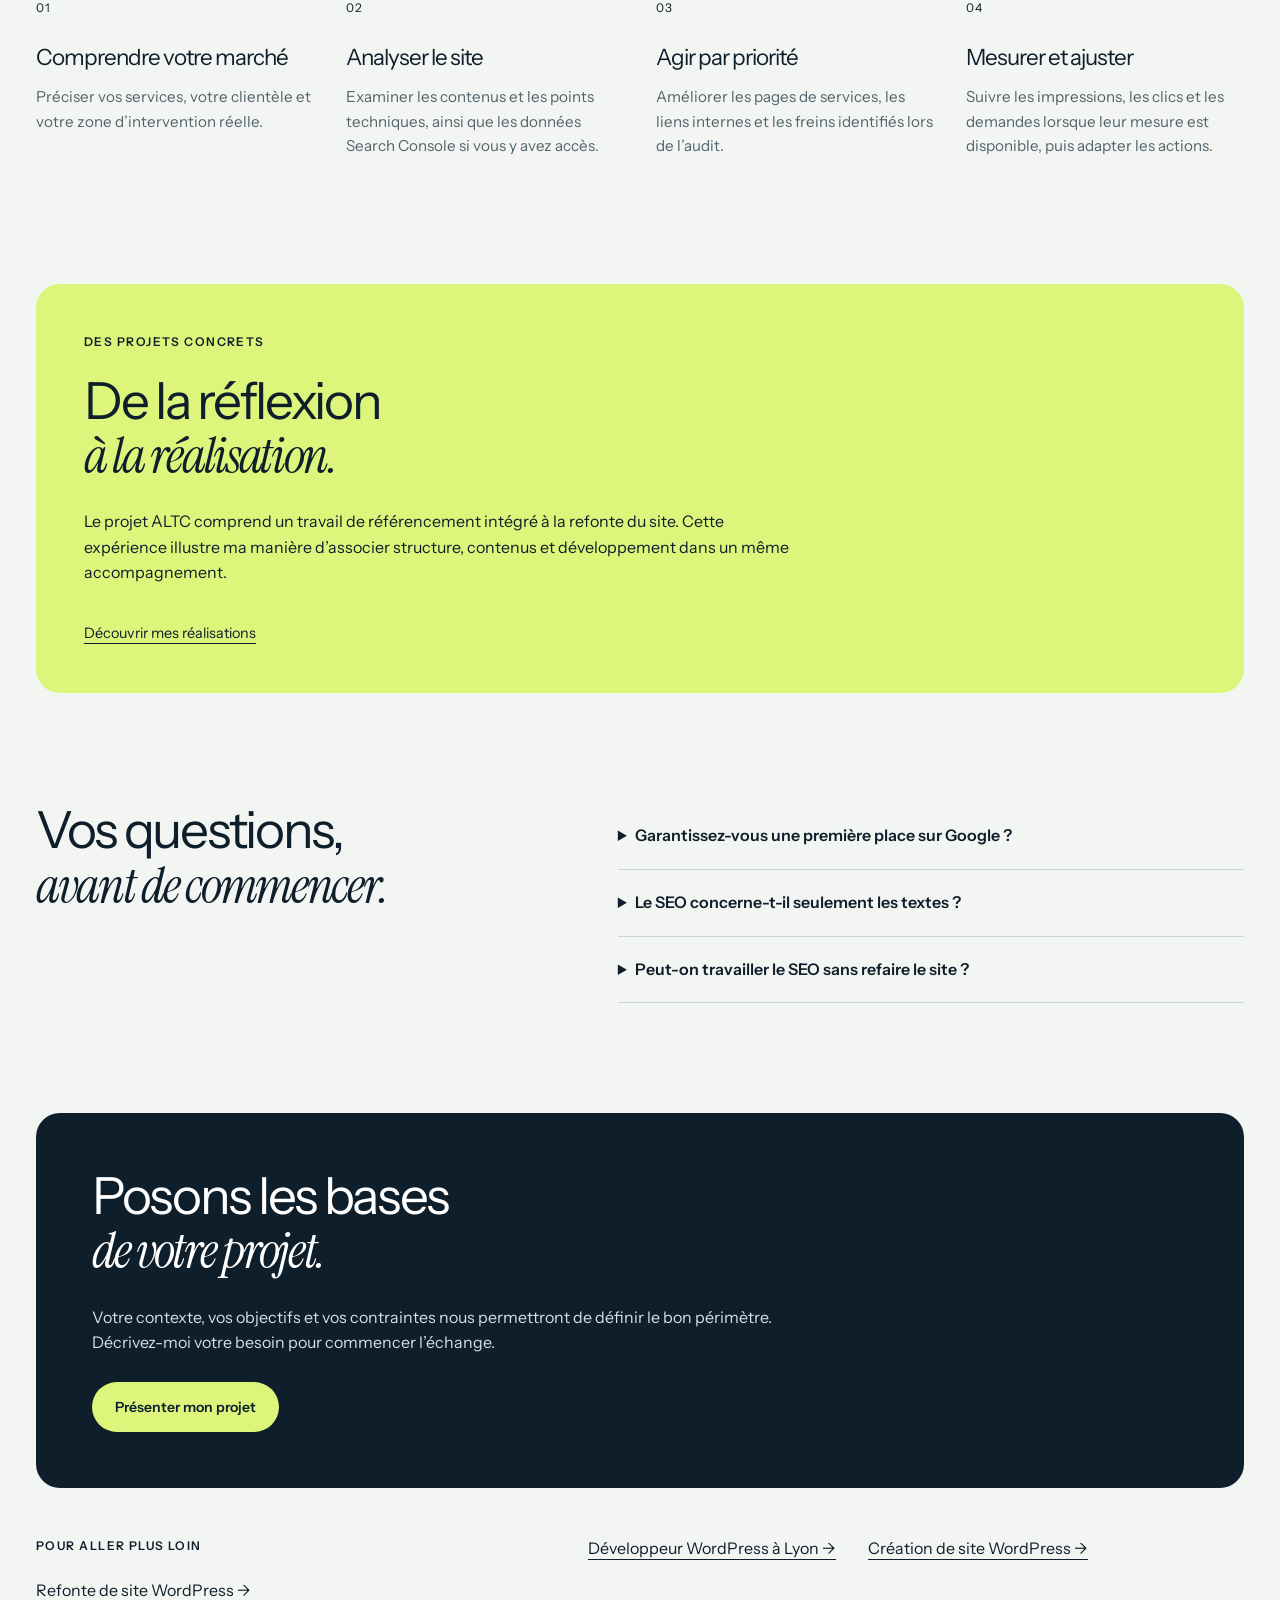
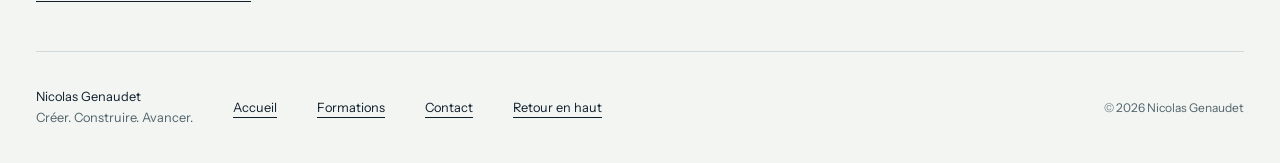
==== commit 3dad40b5: "remove all relative subject about building" ====
--- a/consultant-seo-lyon/index.html
+++ b/consultant-seo-lyon/index.html
@@ -7,26 +7,42 @@
   <title>Consultant SEO à Lyon — Nicolas Genaudet</title>
   <meta name="description" content="Accompagnement SEO pour les entreprises à Lyon : audit, structure, contenus et priorités techniques. Nicolas Genaudet vous aide à travailler votre visibilité.">
   <link rel="icon" href="../assets/favicon.svg?v=crete" type="image/svg+xml">
-  <link rel="stylesheet" href="../styles.css?v=services-1">
+  <link rel="stylesheet" href="../styles.css?v=formations-2">
   <script src="../config.js" defer></script>
   <script src="../app.js" defer></script>
-</head>
+        <meta property="og:type" content="website">
+        <meta property="og:locale" content="fr_FR">
+        <meta property="og:site_name" content="Nicolas Genaudet">
+        <meta property="og:title" content="Consultant SEO à Lyon — Nicolas Genaudet">
+        <meta property="og:description" content="Accompagnement SEO pour les entreprises à Lyon : audit, structure, contenus et priorités techniques. Nicolas Genaudet vous aide à travailler votre visibilité.">
+        <meta property="og:url" content="https://nicolas-genaudet.fr/consultant-seo-lyon/">
+        <meta property="og:image" content="https://nicolas-genaudet.fr/assets/social-preview.png">
+        <meta property="og:image:type" content="image/png">
+        <meta property="og:image:width" content="1200">
+        <meta property="og:image:height" content="630">
+        <meta property="og:image:alt" content="Nicolas Genaudet — Développeur WordPress, designer UX/UI, consultant SEO et formateur.">
+        <meta name="twitter:card" content="summary_large_image">
+        <meta name="twitter:title" content="Consultant SEO à Lyon — Nicolas Genaudet">
+        <meta name="twitter:description" content="Accompagnement SEO pour les entreprises à Lyon : audit, structure, contenus et priorités techniques. Nicolas Genaudet vous aide à travailler votre visibilité.">
+        <meta name="twitter:image" content="https://nicolas-genaudet.fr/assets/social-preview.png">
+        <meta name="twitter:image:alt" content="Nicolas Genaudet — Web, design et transmission.">
+    </head>
 <body>
   <a class="skip" href="#main">Aller au contenu</a>
   <header class="header wrap">
-            <a class="brand" href="../index.html" aria-label="Nicolas Genaudet, accueil"><img class="brand-crest" src="../assets/crest.svg" alt="" width="64" height="50"><span class="brand-wordmark"><span>Nicolas</span><em>Genaudet</em></span></a><button class="menu-toggle" aria-expanded="false" aria-controls="navigation" hidden>Menu</button>
+            <a class="brand" href="../" aria-label="Nicolas Genaudet, accueil"><img class="brand-crest" src="../assets/crest.svg" alt="" width="64" height="50"><span class="brand-wordmark"><span>Nicolas</span><em>Genaudet</em></span></a><button class="menu-toggle" aria-expanded="false" aria-controls="navigation" hidden>Menu</button>
             <nav id="navigation" aria-label="Navigation principale">
-                <a href="../index.html#expertises">Expertises</a><a href="../index.html#realisations">Réalisations</a><a href="../index.html#personnel">Au-delà du web</a><a href="../formations.html">Formations</a><a href="../coaching-sportif.html">Coaching sportif</a>
+                <a href="../#expertises">Expertises</a><a href="../#realisations">Réalisations</a><a href="../formations.html">Formations</a>
             </nav>
-            <a class="button dark header-cta" href="../index.html#contact">Parlons de votre projet</a>
+            <a class="button dark header-cta" href="../#contact">Parlons de votre projet</a>
         </header>
   <main id="main">
     <section class="wrap service-hero">
-      <nav class="service-breadcrumb" aria-label="Fil d’Ariane"><a href="../index.html">Accueil</a><span aria-hidden="true"> / </span><span aria-current="page">Consultant SEO à Lyon</span></nav>
+      <nav class="service-breadcrumb" aria-label="Fil d’Ariane"><a href="../">Accueil</a><span aria-hidden="true"> / </span><span aria-current="page">Consultant SEO à Lyon</span></nav>
       <p class="eyebrow">Nicolas Genaudet / Web & visibilité</p>
       <h1>Consultant SEO à Lyon</h1>
       <p class="service-lead">Vos clients recherchent vos services, mais votre site peine à les rencontrer ? Je vous aide à comprendre les freins à votre visibilité et à construire un plan d’amélioration adapté à votre activité à Lyon.</p>
-      <a class="button dark" href="../index.html#contact">Parlons de votre projet</a>
+      <a class="button dark" href="../#contact">Parlons de votre projet</a>
     </section>
     <section class="wrap panel service-overview">
       <h2>Des priorités compréhensibles, reliées à votre activité.</h2>
@@ -46,7 +62,7 @@
       <p class="eyebrow">Des projets concrets</p>
       <h2>De la réflexion<br><em>à la réalisation.</em></h2>
       <p>Le projet ALTC comprend un travail de référencement intégré à la refonte du site. Cette expérience illustre ma manière d’associer structure, contenus et développement dans un même accompagnement.</p>
-      <a class="text-link" href="../index.html#realisations">Découvrir mes réalisations</a>
+      <a class="text-link" href="../#realisations">Découvrir mes réalisations</a>
     </section>
     <section class="wrap section service-faq">
       <h2>Vos questions,<br><em>avant de commencer.</em></h2>
@@ -57,12 +73,12 @@
     <section class="wrap service-contact">
       <h2>Posons les bases<br><em>de votre projet.</em></h2>
       <p>Votre contexte, vos objectifs et vos contraintes nous permettront de définir le bon périmètre. Décrivez-moi votre besoin pour commencer l’échange.</p>
-      <a class="button lime" href="../index.html#contact">Présenter mon projet</a>
+      <a class="button lime" href="../#contact">Présenter mon projet</a>
     </section>
-    <nav class="wrap service-related" aria-label="Services complémentaires"><p class="eyebrow">Pour aller plus loin</p><a href="../developpeur-wordpress-lyon/index.html">Développeur WordPress à Lyon →</a>
-<a href="../creation-site-wordpress/index.html">Création de site WordPress →</a>
-<a href="../refonte-site-wordpress/index.html">Refonte de site WordPress →</a></nav>
+    <nav class="wrap service-related" aria-label="Services complémentaires"><p class="eyebrow">Pour aller plus loin</p><a href="../developpeur-wordpress-lyon/">Développeur WordPress à Lyon →</a>
+<a href="../creation-site-wordpress/">Création de site WordPress →</a>
+<a href="../refonte-site-wordpress/">Refonte de site WordPress →</a></nav>
   </main>
-  <footer class="wrap footer"><p>Nicolas Genaudet<br><span>Créer. Construire. Avancer.</span></p><a href="../index.html">Accueil</a><a href="../formations.html">Formations</a><a href="../index.html#contact">Contact</a><a href="#main">Retour en haut</a><small>© <span data-year>2026</span> Nicolas Genaudet</small></footer>
+  <footer class="wrap footer"><p>Nicolas Genaudet<br><span>Créer. Construire. Avancer.</span></p><a href="../">Accueil</a><a href="../formations.html">Formations</a><a href="../#contact">Contact</a><a href="#main">Retour en haut</a><small>© <span data-year>2026</span> Nicolas Genaudet</small></footer>
 </body>
 </html>
--- a/styles.css
+++ b/styles.css
@@ -776,7 +776,8 @@
   gap: 25px;
   min-height: 340px;
 }
-.course h2 {
+.course h2,
+.course h3 {
   font-size: 2rem;
 }
 .course p {
@@ -1051,6 +1052,7 @@
   background: var(--lime);
   color: var(--ink);
   padding: 12px 24px;
+  margin: 0px 0 10px;
 }
 .race-banner a {
   display: flex;
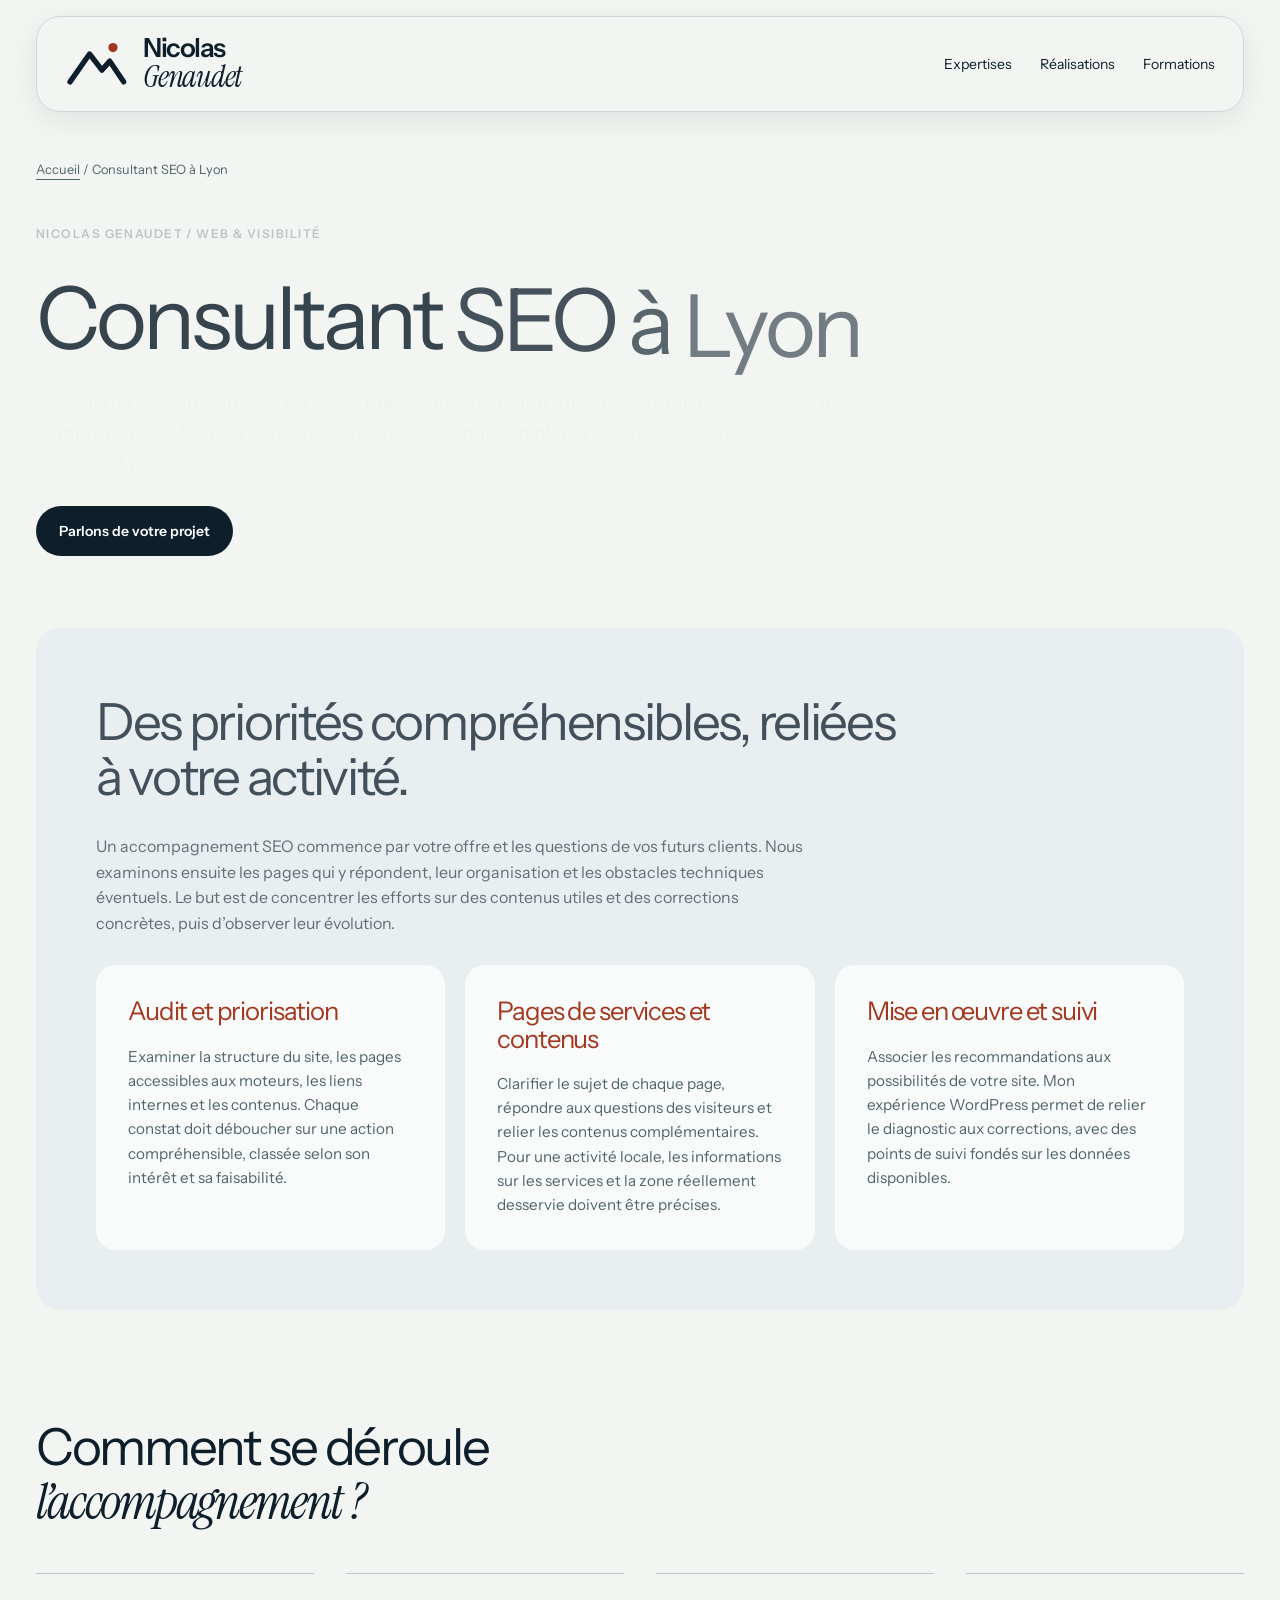
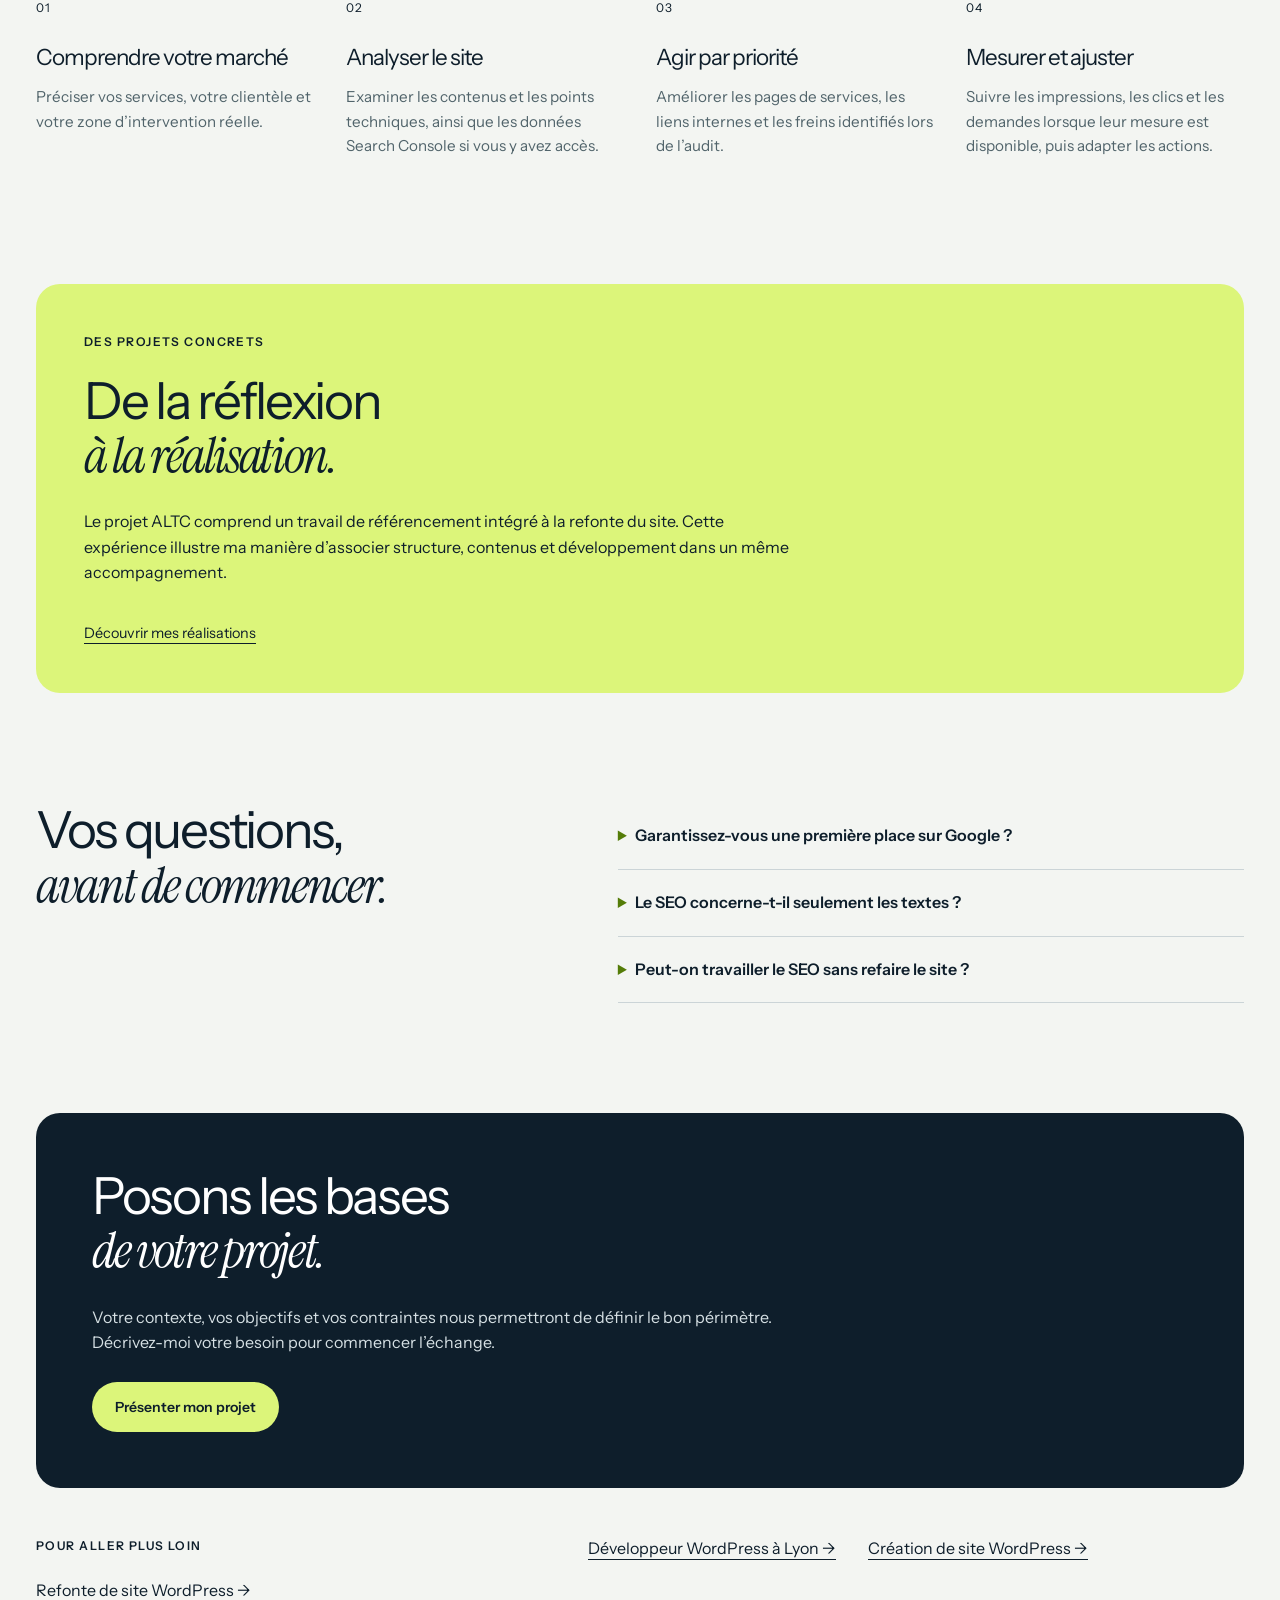
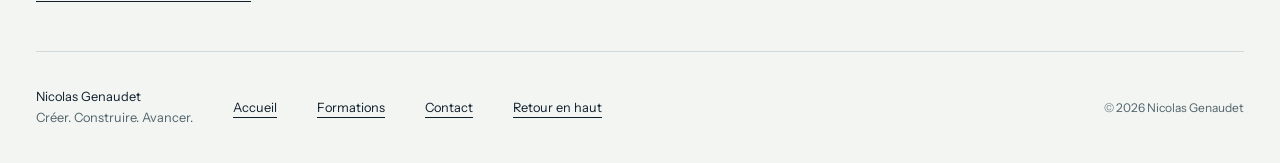
==== commit 61e717b7: "remove coaching / add form" ====
--- a/consultant-seo-lyon/index.html
+++ b/consultant-seo-lyon/index.html
@@ -7,9 +7,12 @@
   <title>Consultant SEO à Lyon — Nicolas Genaudet</title>
   <meta name="description" content="Accompagnement SEO pour les entreprises à Lyon : audit, structure, contenus et priorités techniques. Nicolas Genaudet vous aide à travailler votre visibilité.">
   <link rel="icon" href="../assets/favicon.svg?v=crete" type="image/svg+xml">
-  <link rel="stylesheet" href="../styles.css?v=formations-2">
+  <link rel="stylesheet" href="../styles.css?v=motion-2">
   <script src="../config.js" defer></script>
-  <script src="../app.js" defer></script>
+  <script src="../scripts/gsap.min.js" defer></script>
+        <script src="../scripts/ScrollTrigger.min.js" defer></script>
+        <script src="../scripts/SplitText.min.js" defer></script>
+        <script src="../app.js?v=2" defer></script>
         <meta property="og:type" content="website">
         <meta property="og:locale" content="fr_FR">
         <meta property="og:site_name" content="Nicolas Genaudet">
@@ -26,6 +29,7 @@
         <meta name="twitter:description" content="Accompagnement SEO pour les entreprises à Lyon : audit, structure, contenus et priorités techniques. Nicolas Genaudet vous aide à travailler votre visibilité.">
         <meta name="twitter:image" content="https://nicolas-genaudet.fr/assets/social-preview.png">
         <meta name="twitter:image:alt" content="Nicolas Genaudet — Web, design et transmission.">
+    <script src="../scripts/site-animations.js?v=2" defer></script>
     </head>
 <body>
   <a class="skip" href="#main">Aller au contenu</a>
--- a/styles.css
+++ b/styles.css
@@ -1633,6 +1633,30 @@
   }
 }
 
+.contact-iframe-wrapper {
+  overflow: hidden;
+  border-radius: 24px;
+  background: #ffffff;
+  margin-bottom: 20px;
+}
+
+.contact-iframe {
+  display: block;
+  width: 100%;
+  height: 750px;
+  border: 0;
+}
+
+@media (max-width: 767px) {
+  .contact-iframe-wrapper {
+    border-radius: 16px;
+  }
+
+  .contact-iframe {
+    height: 850px;
+  }
+}
+
 .fillout-form-wrapper {
   width: 100%;
   max-width: 1200px;
@@ -1644,7 +1668,7 @@
 .fillout-form {
   display: block;
   width: 100%;
-  min-height: 1100px;
+  height: 100%;
   border: 0;
   border-radius: 16px;
   background: #ffffff;
@@ -1657,7 +1681,7 @@
   }
 
   .fillout-form {
-    min-height: 1200px;
+    min-height: 700px;
   }
 }
 
@@ -1668,7 +1692,7 @@
   }
 
   .fillout-form {
-    min-height: 1400px;
+    min-height: 750px;
     border-radius: 0;
   }
 }
@@ -1808,3 +1832,112 @@
     padding: 32px 22px;
   }
 }
+
+/* Micro-interactions communes à toutes les pages. */
+.reading-progress {
+  position: fixed;
+  inset: 0 0 auto;
+  height: 3px;
+  z-index: 100;
+  background: var(--lime);
+  transform-origin: left center;
+  pointer-events: none;
+}
+.motion-word { display: inline-block; }
+.motion-enabled .button,
+.motion-enabled .expertise {
+  transition-property: background, box-shadow, border-color;
+}
+.motion-enabled .button:hover,
+.motion-enabled .expertise:hover { transform: none; }
+.header nav a { position: relative; }
+.header nav a::after {
+  content: '';
+  position: absolute;
+  inset: auto 0 -6px;
+  height: 2px;
+  background: var(--ink);
+  transform: scaleX(0);
+  transform-origin: left;
+  transition: transform 0.25s ease;
+}
+.header nav a:hover,
+.header nav a:focus-visible,
+.header nav a.is-active,
+.header nav a[aria-current] { text-decoration: none; }
+.header nav a:hover::after,
+.header nav a:focus-visible::after,
+.header nav a.is-active::after,
+.header nav a[aria-current]::after { transform: scaleX(1); }
+.course,
+.review,
+.project-visual,
+.problems article,
+.service-home-links a {
+  transition: box-shadow 0.3s ease, background-color 0.3s ease;
+}
+.course:hover,
+.course:focus-within,
+.review:hover,
+.project-visual:hover,
+.project-visual:focus-visible,
+.expertise:hover,
+.expertise:focus-within { box-shadow: 0 16px 35px rgb(14 30 43 / 10%); }
+.button:hover,
+.button:focus-visible { box-shadow: 0 6px 20px rgb(14 30 43 / 15%); }
+.text-link,
+.course a,
+.expertise a,
+.footer > a:not(.brand) {
+  text-decoration-thickness: 1px;
+  transition: color 0.2s ease, text-decoration-color 0.2s ease;
+}
+.text-link:hover,
+.course a:hover,
+.expertise a:hover,
+.footer > a:not(.brand):hover { text-decoration-thickness: 2px; }
+.project-visual .project-wordmark,
+.project-visual .project-caption { transition: transform 0.4s ease; }
+.project-visual:hover .project-wordmark,
+.project-visual:focus-visible .project-wordmark { transform: translateY(-5px); }
+.project-visual:hover .project-caption,
+.project-visual:focus-visible .project-caption { transform: translateX(4px); }
+input,
+textarea,
+select { transition: border-color 0.2s ease, box-shadow 0.2s ease, background 0.2s ease; }
+input:focus,
+textarea:focus,
+select:focus { box-shadow: 0 0 0 4px rgb(220 245 122 / 30%); }
+summary { transition: color 0.2s ease; }
+summary:hover,
+details[open] > summary { color: #547c08; }
+summary::marker { color: #547c08; }
+@media (prefers-reduced-motion: reduce) {
+  .reading-progress { display: none; }
+  .project-visual:hover .project-wordmark,
+  .project-visual:focus-visible .project-wordmark,
+  .project-visual:hover .project-caption,
+  .project-visual:focus-visible .project-caption { transform: none; }
+  *, *::before, *::after { transition: none !important; }
+}
+@media print {
+  .reading-progress { display: none; }
+  .header, main *, .footer * {
+    opacity: 1 !important;
+    visibility: visible !important;
+    transform: none !important;
+  }
+}
+
+/* Le header suit le sens de lecture, sans modifier la place du contenu. */
+.header { transition: transform 0.3s ease; }
+.header.is-scroll-hidden {
+  transform: translateY(calc(-100% - 32px));
+  pointer-events: none;
+}
+@media (prefers-reduced-motion: reduce) {
+  .header { transition: none; }
+}
+@media print {
+  .header.is-scroll-hidden { transform: none; pointer-events: auto; }
+}
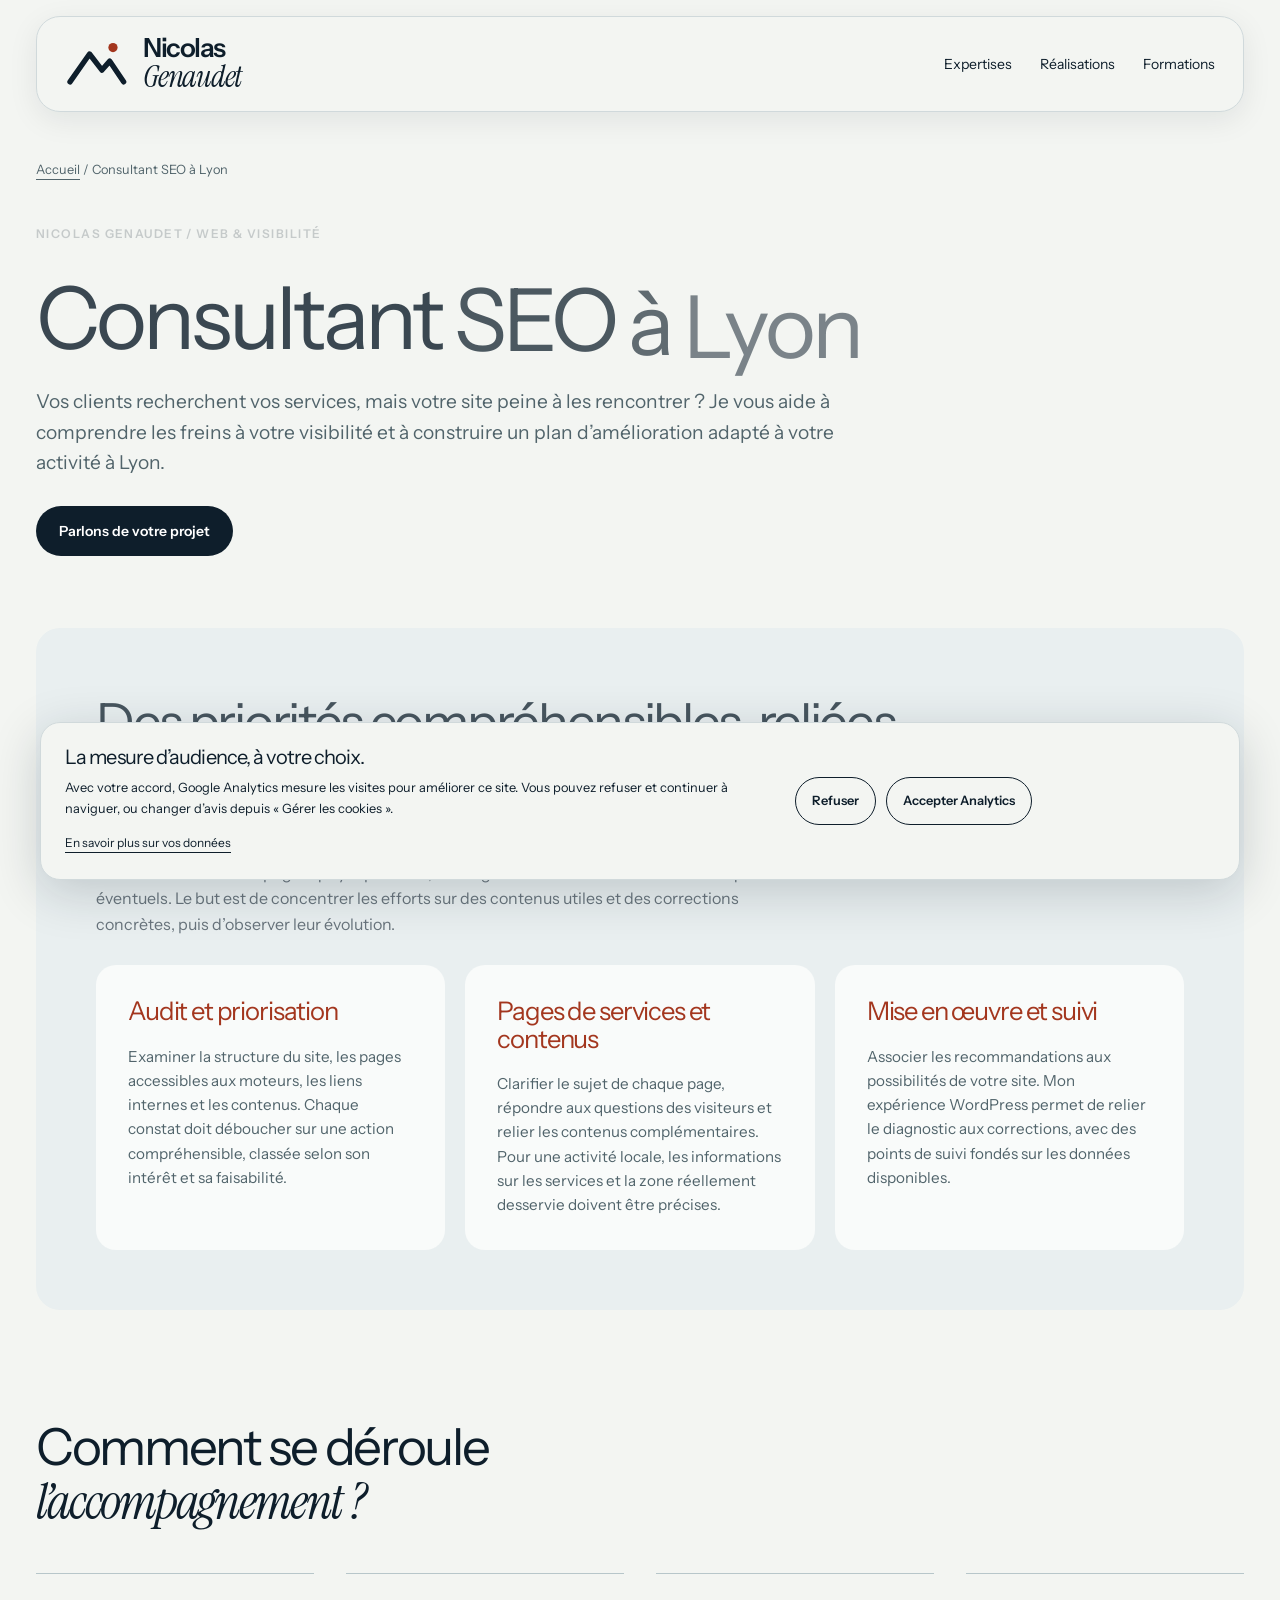
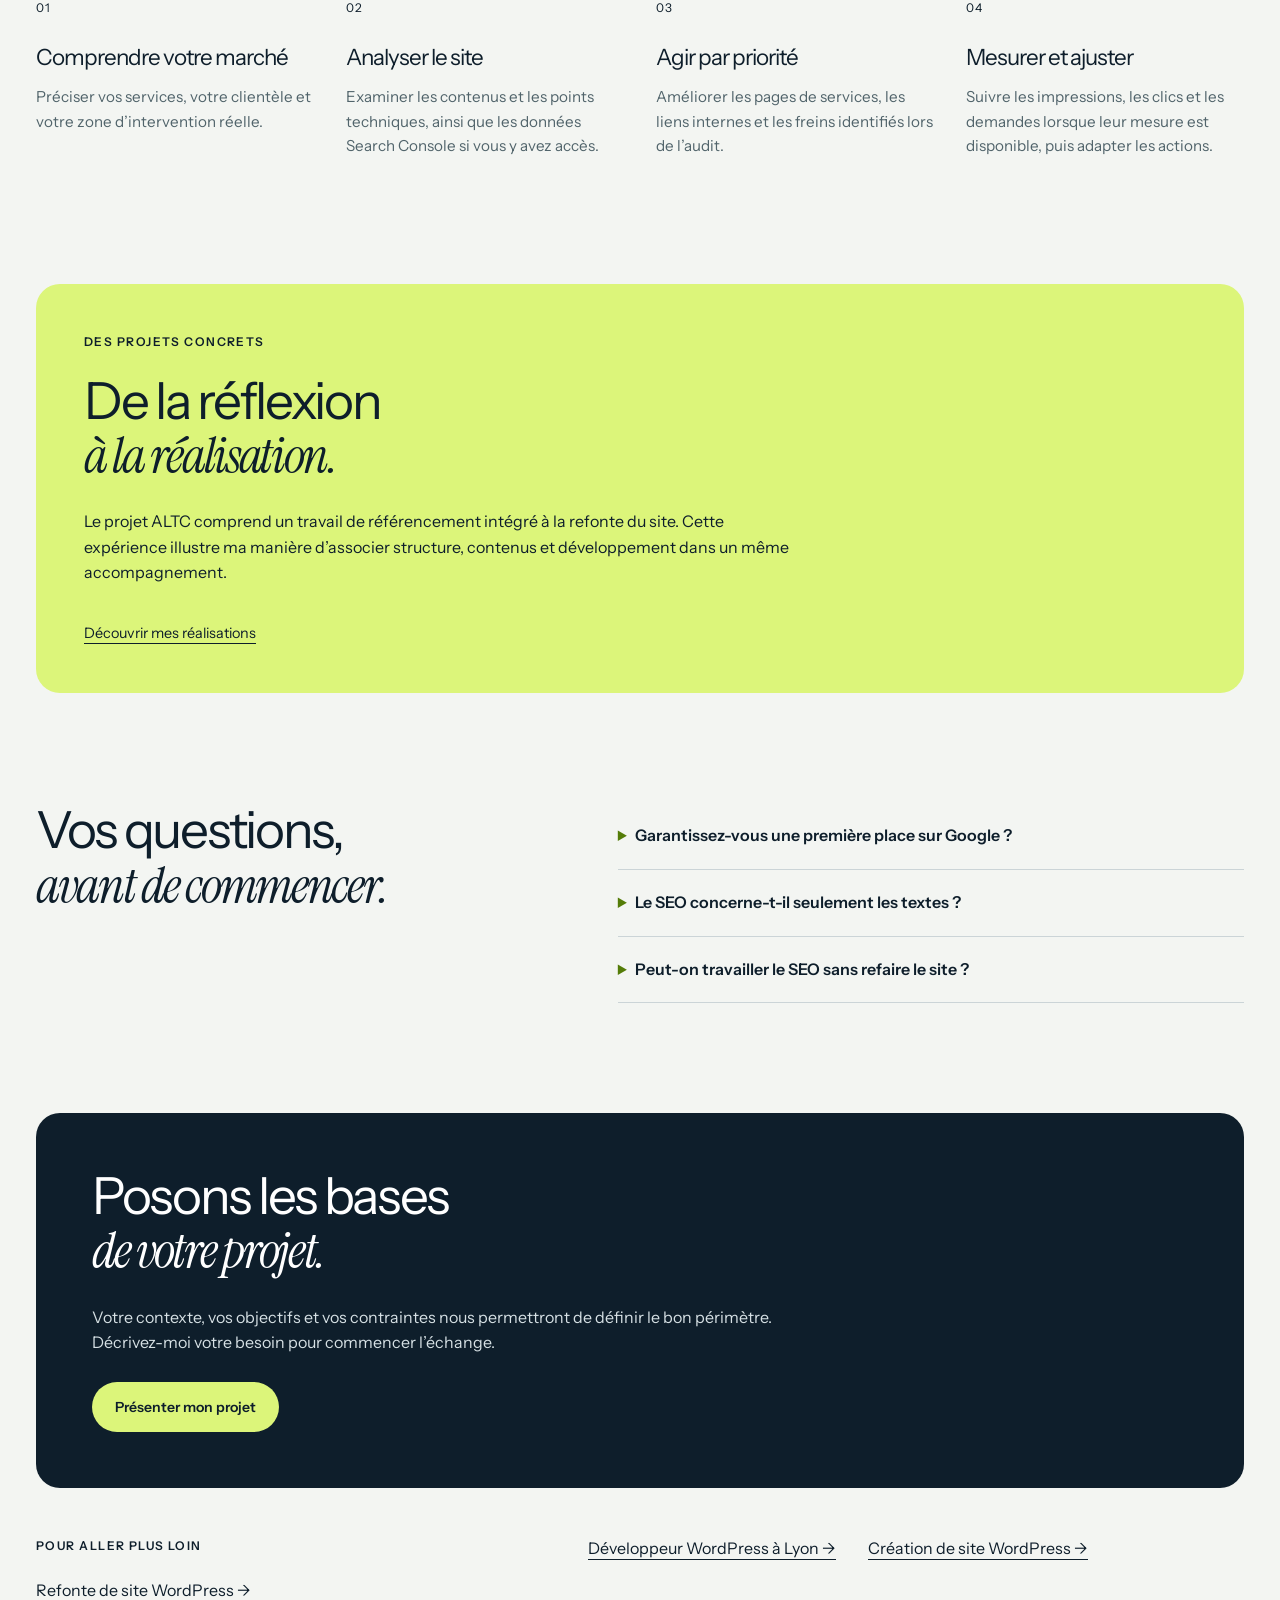
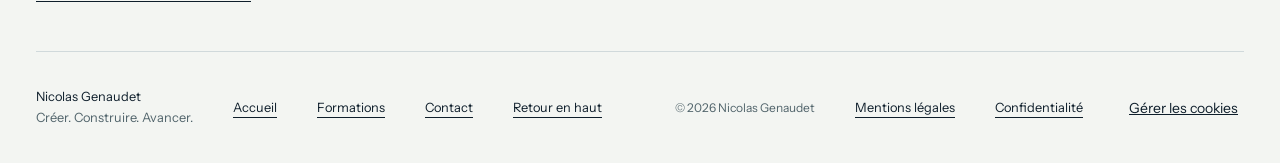
==== commit a9337d40: "Ajouter les mentions légales, GA4 avec consentement et le catalogue des formations" ====
--- a/consultant-seo-lyon/index.html
+++ b/consultant-seo-lyon/index.html
@@ -2,35 +2,35 @@
 <html lang="fr">
 <head>
   <meta charset="utf-8">
-  <link rel="canonical" href="https://nicolas-genaudet.fr/consultant-seo-lyon/">
+  
   <meta name="viewport" content="width=device-width,initial-scale=1">
   <title>Consultant SEO à Lyon — Nicolas Genaudet</title>
   <meta name="description" content="Accompagnement SEO pour les entreprises à Lyon : audit, structure, contenus et priorités techniques. Nicolas Genaudet vous aide à travailler votre visibilité.">
   <link rel="icon" href="../assets/favicon.svg?v=crete" type="image/svg+xml">
-  <link rel="stylesheet" href="../styles.css?v=motion-2">
+  <link rel="stylesheet" href="../styles.css?v=legal-1">
   <script src="../config.js" defer></script>
   <script src="../scripts/gsap.min.js" defer></script>
         <script src="../scripts/ScrollTrigger.min.js" defer></script>
         <script src="../scripts/SplitText.min.js" defer></script>
-        <script src="../app.js?v=2" defer></script>
-        <meta property="og:type" content="website">
-        <meta property="og:locale" content="fr_FR">
-        <meta property="og:site_name" content="Nicolas Genaudet">
-        <meta property="og:title" content="Consultant SEO à Lyon — Nicolas Genaudet">
-        <meta property="og:description" content="Accompagnement SEO pour les entreprises à Lyon : audit, structure, contenus et priorités techniques. Nicolas Genaudet vous aide à travailler votre visibilité.">
-        <meta property="og:url" content="https://nicolas-genaudet.fr/consultant-seo-lyon/">
-        <meta property="og:image" content="https://nicolas-genaudet.fr/assets/social-preview.png">
-        <meta property="og:image:type" content="image/png">
-        <meta property="og:image:width" content="1200">
-        <meta property="og:image:height" content="630">
-        <meta property="og:image:alt" content="Nicolas Genaudet — Développeur WordPress, designer UX/UI, consultant SEO et formateur.">
-        <meta name="twitter:card" content="summary_large_image">
-        <meta name="twitter:title" content="Consultant SEO à Lyon — Nicolas Genaudet">
-        <meta name="twitter:description" content="Accompagnement SEO pour les entreprises à Lyon : audit, structure, contenus et priorités techniques. Nicolas Genaudet vous aide à travailler votre visibilité.">
-        <meta name="twitter:image" content="https://nicolas-genaudet.fr/assets/social-preview.png">
-        <meta name="twitter:image:alt" content="Nicolas Genaudet — Web, design et transmission.">
+        <script src="../app.js?v=legal-1" defer></script>
+        
+        
+        
+        
+        
+        
+        
+        
+        
+        
+        
+        
+        
+        
+        
+        
     <script src="../scripts/site-animations.js?v=2" defer></script>
-    </head>
+    <link rel="canonical" href="https://nicolas-genaudet.fr/consultant-seo-lyon/"><meta name="robots" content="index,follow,max-image-preview:large"><meta name="author" content="Nicolas Genaudet"><meta name="theme-color" content="#0E1E2B"><meta property="og:type" content="website"><meta property="og:locale" content="fr_FR"><meta property="og:site_name" content="Nicolas Genaudet"><meta property="og:title" content="Consultant SEO à Lyon — Nicolas Genaudet"><meta property="og:description" content="Accompagnement SEO pour les entreprises à Lyon : audit, structure, contenus et priorités techniques. Nicolas Genaudet vous aide à travailler votre visibilité."><meta property="og:url" content="https://nicolas-genaudet.fr/consultant-seo-lyon/"><meta property="og:image" content="https://nicolas-genaudet.fr/assets/social-preview.png"><meta property="og:image:width" content="1200"><meta property="og:image:height" content="630"><meta property="og:image:type" content="image/png"><meta property="og:image:alt" content="Nicolas Genaudet — Web, design et transmission."><meta name="twitter:card" content="summary_large_image"><meta name="twitter:title" content="Consultant SEO à Lyon — Nicolas Genaudet"><meta name="twitter:description" content="Accompagnement SEO pour les entreprises à Lyon : audit, structure, contenus et priorités techniques. Nicolas Genaudet vous aide à travailler votre visibilité."><meta name="twitter:image" content="https://nicolas-genaudet.fr/assets/social-preview.png"><meta name="twitter:image:alt" content="Nicolas Genaudet — Web, design et transmission."><script type="application/ld+json">{"@context":"https://schema.org","@graph":[{"@type":"Person","@id":"https://nicolas-genaudet.fr/#person","name":"Nicolas Genaudet","url":"https://nicolas-genaudet.fr/","jobTitle":"Développeur WordPress freelance, designer UX/UI, consultant SEO et formateur","sameAs":["https://www.linkedin.com/in/nicolas-genaudet/","https://formateur-wordpress-lyon.fr/"],"knowsAbout":["WordPress","UX/UI","SEO","Formation","Référentiels DWWM, CDA et CDUI"]},{"@type":"WebSite","@id":"https://nicolas-genaudet.fr/#website","url":"https://nicolas-genaudet.fr/","name":"Nicolas Genaudet","inLanguage":"fr-FR","publisher":{"@id":"https://nicolas-genaudet.fr/#person"}},{"@type":"WebPage","@id":"https://nicolas-genaudet.fr/consultant-seo-lyon/#webpage","url":"https://nicolas-genaudet.fr/consultant-seo-lyon/","name":"Consultant SEO à Lyon — Nicolas Genaudet","description":"Accompagnement SEO pour les entreprises à Lyon : audit, structure, contenus et priorités techniques. Nicolas Genaudet vous aide à travailler votre visibilité.","inLanguage":"fr-FR","isPartOf":{"@id":"https://nicolas-genaudet.fr/#website"},"about":{"@id":"https://nicolas-genaudet.fr/#person"}},{"@type":"BreadcrumbList","@id":"https://nicolas-genaudet.fr/consultant-seo-lyon/#breadcrumb","itemListElement":[{"@type":"ListItem","position":1,"name":"Accueil","item":"https://nicolas-genaudet.fr/"},{"@type":"ListItem","position":2,"name":"Consultant SEO à Lyon","item":"https://nicolas-genaudet.fr/consultant-seo-lyon/"}]}]}</script></head>
 <body>
   <a class="skip" href="#main">Aller au contenu</a>
   <header class="header wrap">
@@ -83,6 +83,6 @@
 <a href="../creation-site-wordpress/">Création de site WordPress →</a>
 <a href="../refonte-site-wordpress/">Refonte de site WordPress →</a></nav>
   </main>
-  <footer class="wrap footer"><p>Nicolas Genaudet<br><span>Créer. Construire. Avancer.</span></p><a href="../">Accueil</a><a href="../formations.html">Formations</a><a href="../#contact">Contact</a><a href="#main">Retour en haut</a><small>© <span data-year>2026</span> Nicolas Genaudet</small></footer>
-</body>
+  <footer class="wrap footer"><p>Nicolas Genaudet<br><span>Créer. Construire. Avancer.</span></p><a href="../">Accueil</a><a href="../formations.html">Formations</a><a href="../#contact">Contact</a><a href="#main">Retour en haut</a><small>© <span data-year>2026</span> Nicolas Genaudet</small><a href="../mentions-legales.html">Mentions légales</a><a href="../confidentialite.html">Confidentialité</a><button class="cookie-settings" data-cookie-settings>Gérer les cookies</button></footer>
+<aside id="cookie-banner" class="cookie-banner" role="region" aria-label="Préférences de mesure d’audience" hidden><div><h2>La mesure d’audience, à votre choix.</h2><p>Avec votre accord, Google Analytics mesure les visites pour améliorer ce site. Vous pouvez refuser et continuer à naviguer, ou changer d’avis depuis « Gérer les cookies ».</p><a href="../confidentialite.html">En savoir plus sur vos données</a></div><div class="cookie-actions"><button data-reject>Refuser</button><button data-accept>Accepter Analytics</button></div></aside><script src="../consent.js?v=legal-1" defer></script></body>
 </html>
--- a/styles.css
+++ b/styles.css
@@ -1628,6 +1628,28 @@
     flex-direction: column;
   }
   .coaching-goal {
+    grid-template-columns: 1fr;
+    gap: 32px;
+  }
+}
+
+.contact-columns {
+  display: grid;
+  grid-template-columns: minmax(0, 0.8fr) minmax(0, 1.2fr);
+  align-items: start;
+  gap: 48px;
+}
+
+.contact-intro h2 {
+  margin-bottom: 26px;
+}
+
+.contact-form-column {
+  min-width: 0;
+}
+
+@media (max-width: 767px) {
+  .contact-columns {
     grid-template-columns: 1fr;
     gap: 32px;
   }
@@ -1941,3 +1963,9 @@
 @media print {
   .header.is-scroll-hidden { transform: none; pointer-events: auto; }
 }
+
+/* Header permanent et ajouts dans l’identité La Crête. */
+.header.is-scroll-hidden{transform:none;pointer-events:auto}.header{transition:none}
+.school-grid{display:grid;grid-template-columns:repeat(6,1fr);gap:12px;margin:30px 0}.school-grid span{padding:25px 12px;text-align:center;border:1px solid #d0d9db;border-radius:16px;font-weight:600}.jury-intro{padding:32px;margin-bottom:24px}.jury-intro h3{font-size:2rem;margin:12px 0}.training-tools{display:flex;justify-content:space-between;align-items:center;gap:24px;margin:30px 0}.training-tools .filters{display:flex;gap:8px;flex-wrap:wrap}.training-tools .filters button{padding:10px 16px;border:1px solid var(--ink);border-radius:30px;background:transparent;color:var(--ink);font:inherit;font-size:.8rem;cursor:pointer}.training-tools .filters button[aria-pressed="true"]{background:var(--ink);color:var(--paper)}.training-search{font-size:.75rem;min-width:230px}.training-search input{display:block;padding:12px;border:1px solid #d0d9db;border-radius:10px;margin-top:8px;background:var(--paper);color:var(--ink);font:inherit;width:100%}.training-source{margin:25px 0}#financement>.button{margin-top:28px}.legal-content{max-width:850px;padding:50px 0 70px}.legal-content h1{font-size:clamp(2.3rem,6vw,4.5rem)}.legal-content h2{font-size:1.5rem;margin:35px 0 15px}.legal-content p{font-size:1rem;line-height:1.8;margin:14px 0}.legal-content .notice{border-color:var(--lime);background:var(--panel)}.cookie-settings{border:0;background:transparent;color:inherit;font:inherit;font-size:.875rem;text-decoration:underline;cursor:pointer}.footer{flex-wrap:wrap}.cookie-banner[hidden]{display:none}.cookie-banner{position:fixed;left:24px;right:24px;bottom:20px;z-index:200;max-width:1200px;margin:auto;display:flex;align-items:center;gap:30px;padding:24px;background:var(--paper);border:1px solid #d0d9db;border-radius:20px;box-shadow:0 12px 50px #0e1e2b30}.cookie-banner h2{font-size:1.25rem}.cookie-banner p{font-size:.8rem;line-height:1.6;margin:10px 0;max-width:700px}.cookie-banner a{font-size:.75rem}.cookie-actions{display:flex;gap:10px;flex-shrink:0}.cookie-actions button{padding:13px 16px;border:1px solid var(--ink);border-radius:30px;background:var(--paper);color:var(--ink);font:inherit;font-size:.8rem;font-weight:600;cursor:pointer}.cookie-actions button:hover{background:var(--lime)}
+@media(max-width:1000px){.school-grid{grid-template-columns:repeat(3,1fr)}.training-tools{display:block}.training-search{display:block;margin-top:20px}.cookie-banner{display:block}.cookie-actions{margin-top:15px}}
+@media(max-width:600px){.school-grid{grid-template-columns:repeat(2,1fr)}.cookie-banner{left:12px;right:12px;bottom:12px;padding:20px}.cookie-actions{flex-wrap:wrap}.cookie-actions button{flex:1}.jury-intro{padding:24px}}
